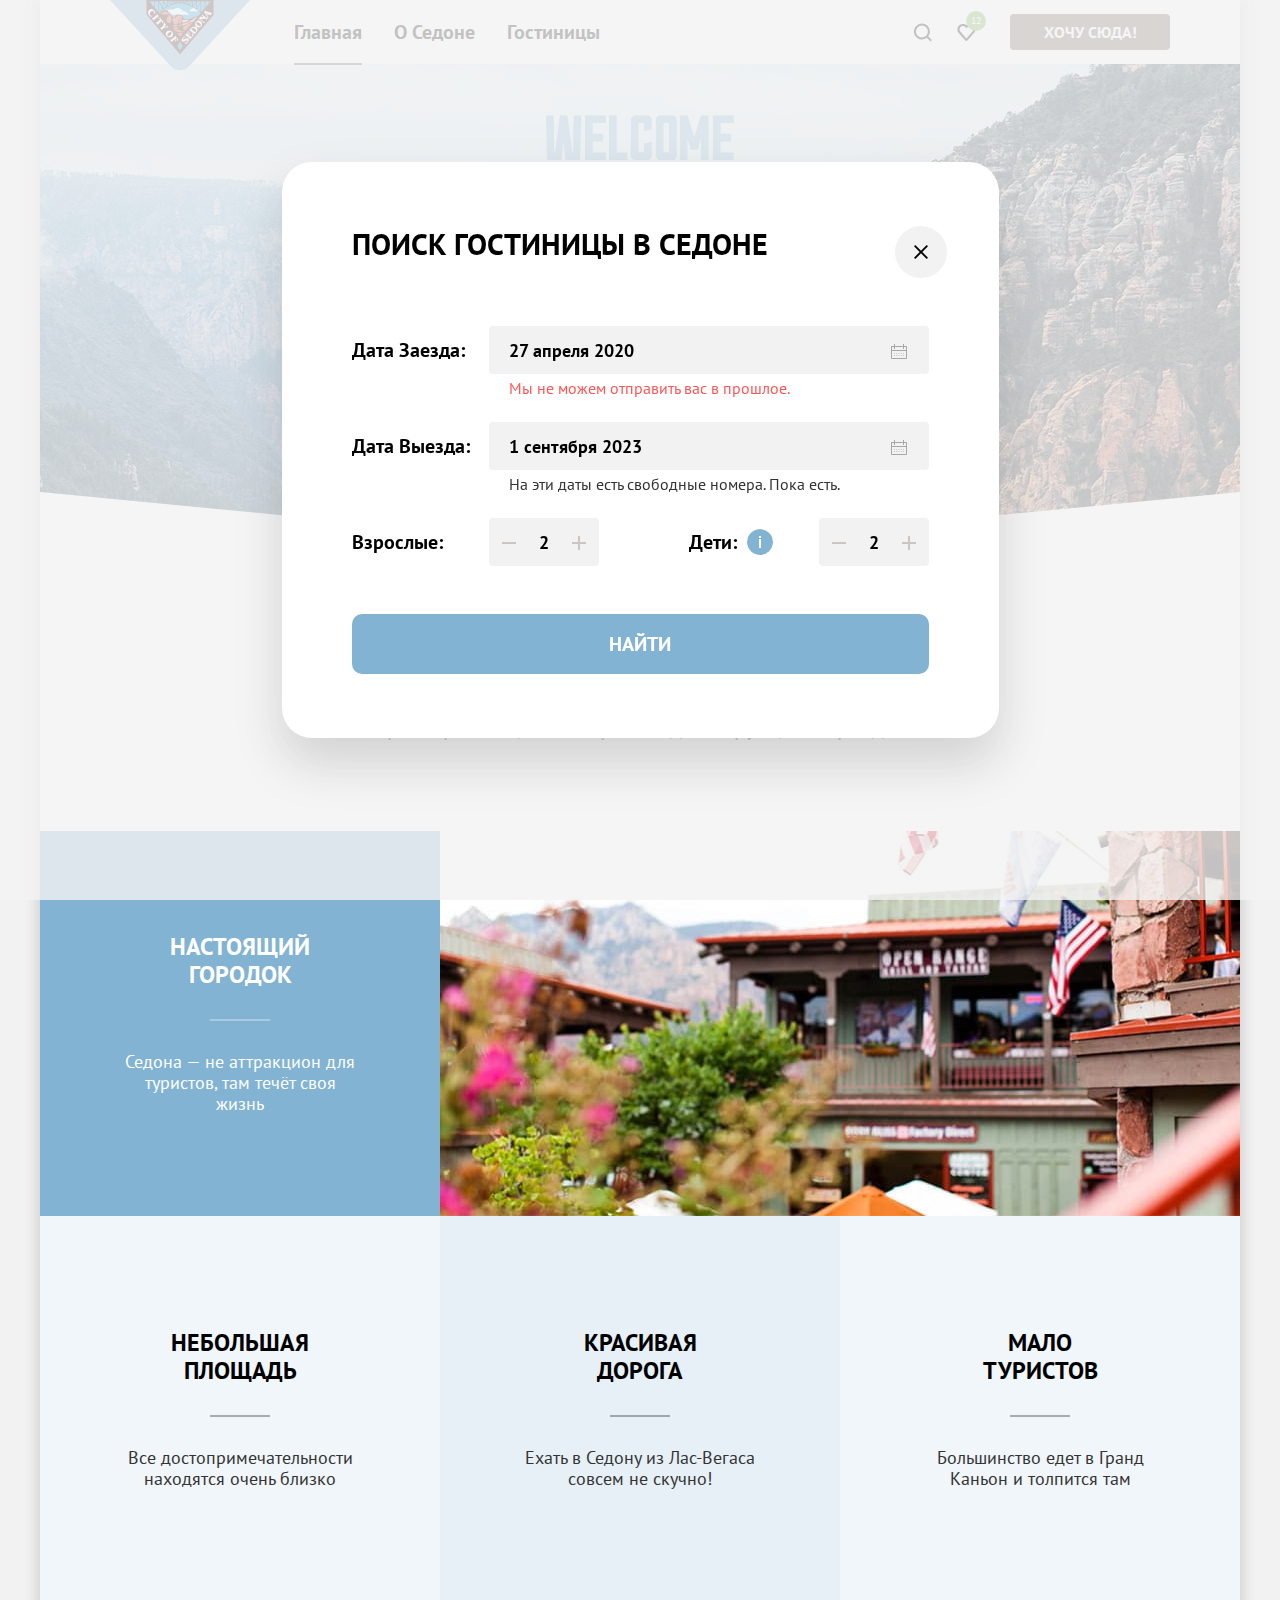
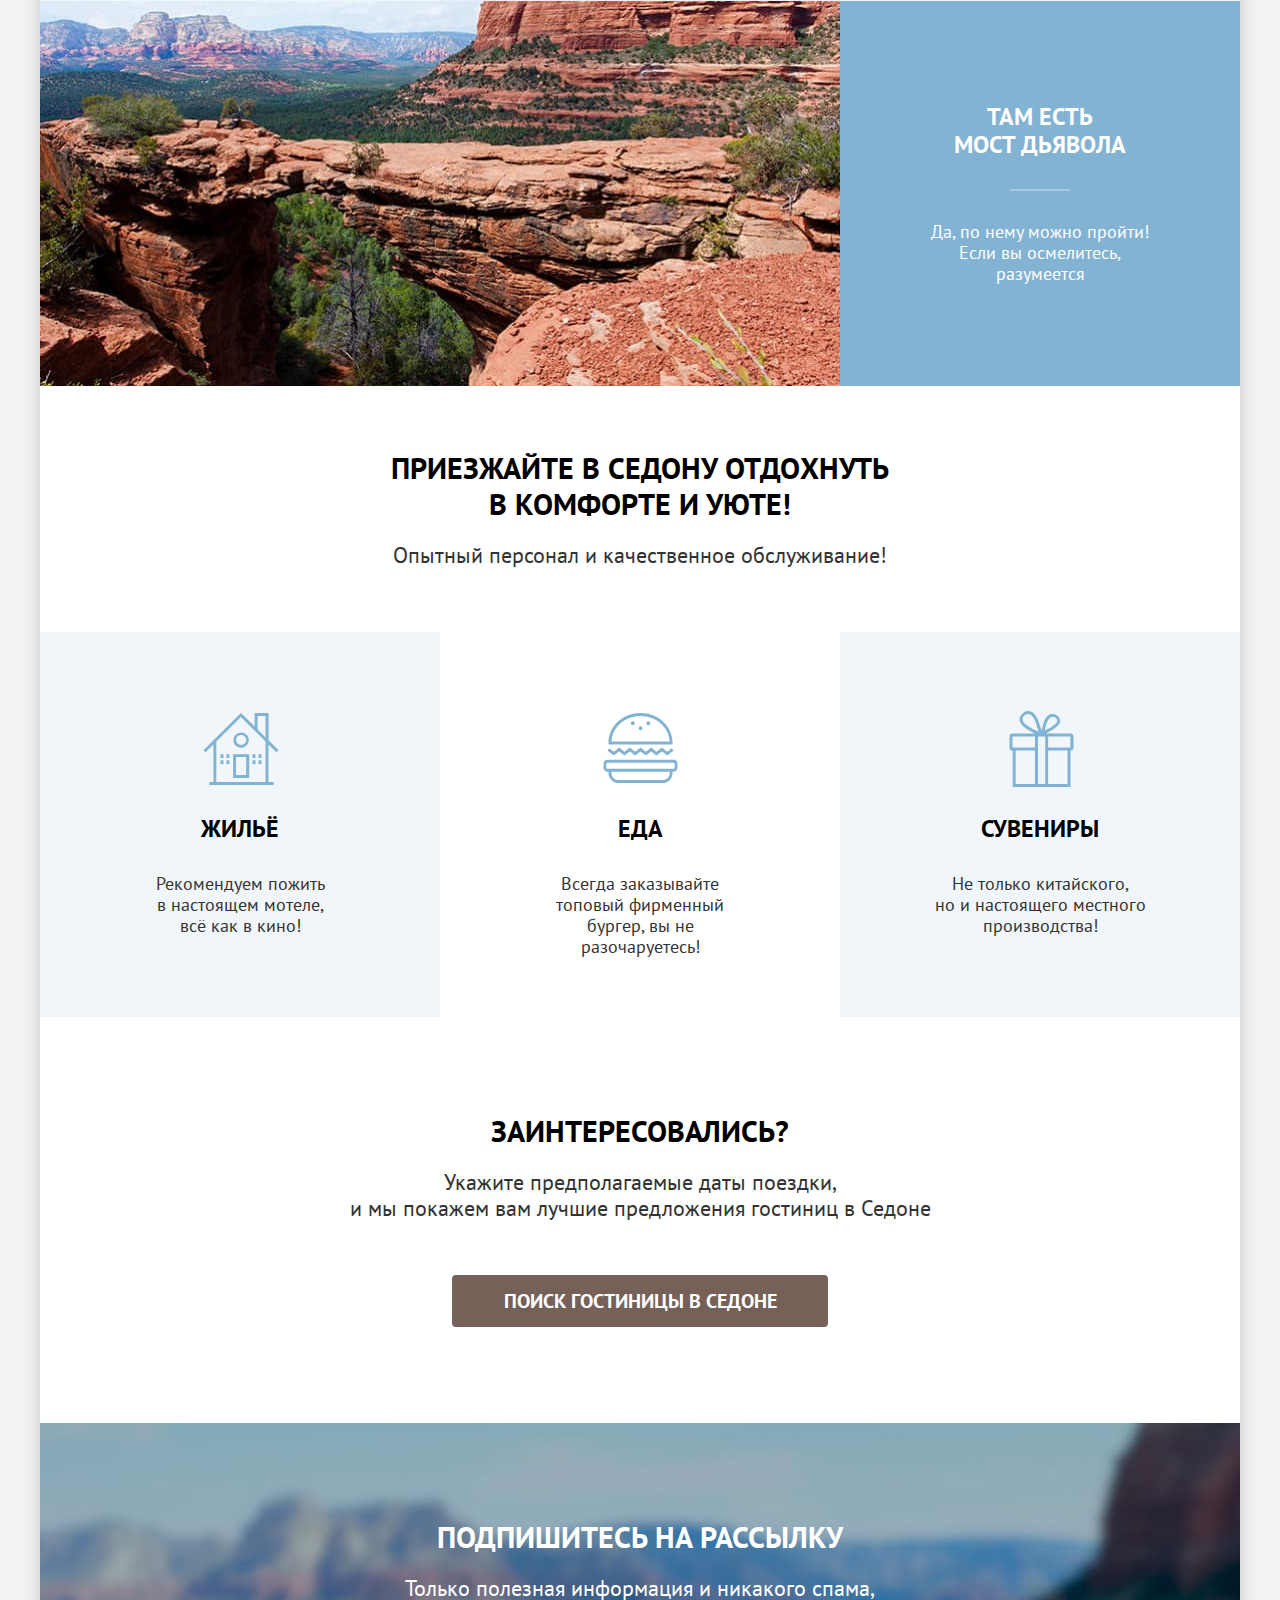
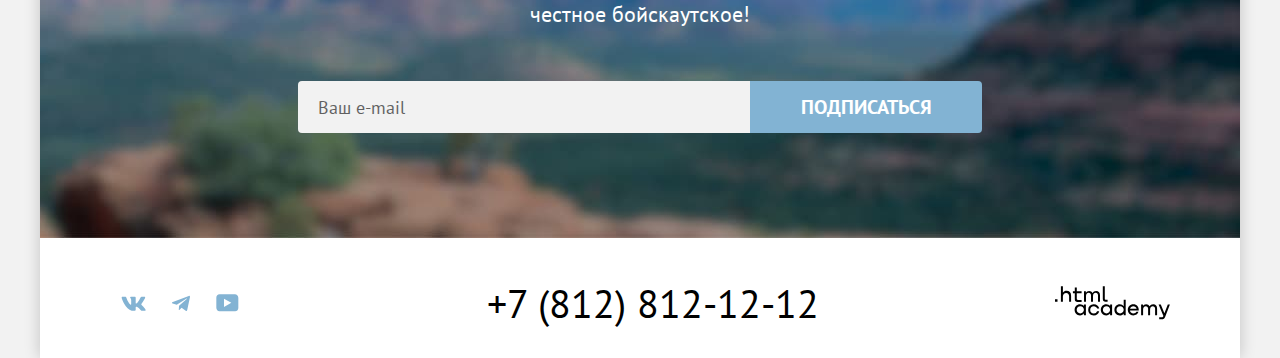
==== index.html @ 5d41721d "Merge pull request #9 from DanSkor/master" ====
<!DOCTYPE html>
<html lang="ru">

  <head>
    <meta charset="utf-8">
    <meta name="viewport" content="width=device-width, initial-scale=1">
    <title>HTML Academy: Седона</title>
    <link rel="stylesheet" href="styles/styles.css">
  </head>

  <body>
    <div class="main-container">
      <header class="page-header">
        <nav class="nav">
          <a class="logo-link" href="#">
            <img class="logo-img" src="images/logo/logo-sedona.svg" width="140" height="70" alt="Логотип Седона.">
          </a>
          <ul class="nav-list">
            <li class="nav-item nav-item-current">
              <a class="nav-link">Главная</a>
            </li>
            <li class="nav-item">
              <a class="nav-link" href="#">О Седоне</a>
            </li>
            <li class="nav-item">
              <a class="nav-link" href="catalog.html">Гостиницы</a>
            </li>
          </ul>
          <ul class="nav-user-list">
            <li class="nav-user-item">
              <a class="nav-link-search" href="#">
                <span class="visually-hidden">Поиск</span>
              </a>
            </li>
            <li class="nav-user-item">
              <a class="nav-link-favorites" href="#">
                <span class="visually-hidden">Избранное</span><span class="nav-user-number">12</span>
              </a>
            </li>
          </ul>
          <a class="button button-wanthere" href="catalog.html">ХОЧУ СЮДА!</a>
        </nav>
      </header>

      <main class="main-index">
        <section class="welcome">
          <div class="welcome-image-wrapper">
            <img class="welcome-sedona" src="images/welcome.svg" width="458" height="352"
              alt="Добро пожаловать в Седону!">
          </div>
          <h1 class="visually-hidden">Город Седона</h1>
        </section>

        <section class="advantages">
          <h2 class="welcome-title">Седона — небольшой городок в Аризоне,<br>
            заслуживающий большего!</h2>
          <p class="welcome-description">Рассмотрим причины, по которым Седона круче, чем Гранд-Каньон!</p>



          <h2 class="visually-hidden">Преимущества</h2>
          <ul class="advantages-list">
            <li class="advantages-item advantages-item-blue">
              <div class="advantages-wrapper">
                <h3 class="advantages-title">НАСТОЯЩИЙ ГОРОДОК</h3>
                <p class="advantages-description">Седона — не аттракцион для туристов, там течёт своя жизнь</p>
              </div>
              <img class="img-sedona" src="images/town-sedona.jpg" width="800" height="385" alt="Городок Седона.">
            </li>
            <li class="advantages-item advantages-item-light">
              <h3 class="advantages-title">НЕБОЛЬШАЯ ПЛОЩАДЬ</h3>
              <p class="advantages-description">Все достопримечательности находятся очень близко</p>
            </li>
            <li class="advantages-item advantages-item-lightblue">
              <h3 class="advantages-title">КРАСИВАЯ ДОРОГА</h3>
              <p class="advantages-description">Ехать в Седону из Лас-Вегаса совсем не скучно!</p>
            </li>
            <li class="advantages-item advantages-item-light">
              <h3 class="advantages-title">МАЛО ТУРИСТОВ</h3>
              <p class="advantages-description">Большинство едет в Гранд Каньон и толпится там</p>
            </li>
            <li class="advantages-item advantages-item-blue">
              <img class="img-bridge" src="images/devils-bridge.jpg" width="800" height="385" alt="Мост дьявола.">
              <div class="advantages-wrapper">
                <h3 class="advantages-title">ТАМ ЕСТЬ МОСТ&nbsp;ДЬЯВОЛА</h3>
                <p class="advantages-description">Да, по нему можно пройти! Если вы осмелитесь, разумеется</p>
              </div>
            </li>
          </ul>
        </section>

        <section class="recommendation">
          <h2 class="visually-hidden">Рекомендации</h2>
          <b class="recommendation-bold">Приезжайте в Седону отдохнуть<br> в комфорте и уюте!</b>
          <p class="recommendation-description">Опытный персонал и качественное обслуживание!</p>
          <ul class="recommendation-list">
            <li class="recommendation-item recommendation-item-lightblue recommendation-housing">
              <h3 class="recommendation-subtitle">ЖИЛЬЁ</h3>
              <p>Рекомендуем пожить в&nbsp;настоящем мотеле, всё&nbsp;как&nbsp;в кино!</p>
            </li>
            <li class="recommendation-item recommendation-food">
              <h3 class="recommendation-subtitle">ЕДА</h3>
              <p>Всегда заказывайте топовый&nbsp;фирменный бургер, вы не разочаруетесь!</p>
            </li>
            <li class="recommendation-item recommendation-item-lightblue recommendation-souvenirs">
              <h3 class="recommendation-subtitle">СУВЕНИРЫ</h3>
              <p>Не только китайского, но&nbsp;и&nbsp;настоящего местного производства!</p>
            </li>
          </ul>
        </section>

        <section class="search">
          <h3 class="search-title">ЗАИНТЕРЕСОВАЛИСЬ?</h3>
          <p class="search-description">Укажите предполагаемые даты поездки,<br> и мы покажем вам лучшие предложения
            гостиниц в Седоне</p>
          <button class="button button-search" type="button">ПОИСК ГОСТИНИЦЫ В СЕДОНЕ</button>
        </section>

        <section class="subscribe">
          <h2 class="subscribe-title">Подпишитесь на рассылку</h2>
          <p class="subscribe-description">Только полезная информация и никакого спама,<br> честное бойскаутское!</p>
          <form class="subscribe-form" action="https://echo.htmlacademy.ru/" method="post">
            <label class="visually-hidden" for="subscribe-email">E-mail</label>
            <input class="field" type="email" placeholder="Ваш e-mail" id="subscribe-email" name="subscribe-email"
              required>
            <button class="button button-subscribe" type="submit">ПОДПИСАТЬСЯ</button>
          </form>
        </section>
      </main>

      <footer class="page-footer">
        <section class="footer-social">
          <h2 class="visually-hidden">Социальные сети</h2>
          <ul class="social-list">
            <li class="social-item">
              <a class="social-link" href="https://vk.com/htmlacademy">
                <svg width="25" height="15" viewBox="0 0 25 15" fill="none" xmlns="http://www.w3.org/2000/svg">
                  <path fill-rule="evenodd" clip-rule="evenodd"
                    d="M24.12 1.8c.16-.54 0-.94-.8-.94H20.7c-.67 0-.98.34-1.15.73 0 0-1.33 3.2-3.22 5.27-.61.6-.9.8-1.23.8-.16 0-.41-.2-.41-.75v-5.1c0-.66-.19-.95-.74-.95H9.82c-.42 0-.67.3-.67.59 0 .62.95.76 1.04 2.51v3.8c0 .83-.15.98-.48.98-.9 0-3.06-3.2-4.34-6.88-.25-.72-.5-1-1.18-1H1.57c-.75 0-.9.34-.9.73 0 .68.89 4.07 4.14 8.55 2.17 3.06 5.23 4.72 8 4.72 1.68 0 1.88-.37 1.88-1v-2.32c0-.74.16-.88.7-.88.38 0 1.05.19 2.6 1.66 1.79 1.75 2.08 2.54 3.08 2.54h2.63c.75 0 1.12-.37.9-1.1-.23-.72-1.08-1.77-2.2-3.02-.62-.71-1.54-1.48-1.82-1.86-.39-.5-.28-.71 0-1.15 0 0 3.2-4.42 3.54-5.93Z"
                    fill="#83B3D3" />
                </svg>
                <span class="visually-hidden">Vkontakte</span>
              </a>
            </li>
            <li class="social-item">
              <a class="social-link" href="https://t.me/htmlacademy">
                <svg width="18" height="16" viewBox="0 0 18 16" fill="none" xmlns="http://www.w3.org/2000/svg">
                  <path
                    d="M16.79.96.84 7.1c-1.09.44-1.08 1.05-.2 1.32l4.1 1.28 9.47-5.98c.44-.27.85-.13.52.17l-7.68 6.93-.28 4.22c.41 0 .6-.2.83-.41l1.99-1.94 4.13 3.06c.77.42 1.31.2 1.5-.71l2.72-12.8c.28-1.1-.43-1.61-1.16-1.28Z"
                    fill="#83B3D3" />
                </svg>
                <span class="visually-hidden">Telegram</span>
              </a>
            </li>
            <li class="social-item">
              <a class="social-link" href="https://www.youtube.com/user/htmlacademyru">
                <svg width="23" height="18" viewBox="0 0 23 18" fill="none" xmlns="http://www.w3.org/2000/svg">
                  <path
                    d="M18.94.36H3.51C1.65.36.33 1.95.33 3.76v10.09c0 1.91 1.32 3.5 3.18 3.5h15.65c1.64 0 3.17-1.59 3.17-3.4V3.76c-.22-1.8-1.53-3.4-3.39-3.4ZM7.99 12.89V4.82l7.34 4.04-7.34 4.03Z"
                    fill="#83B3D3" />
                </svg>
                <span class="visually-hidden">Youtube</span>
              </a>
            </li>
          </ul>
        </section>
        <section class="footer-contacts">
          <h2 class="visually-hidden">Контакты</h2>
          <a class="contacts-tel" href="tel:+78128121212">
            +7 (812) 812-12-12
          </a>
        </section>
        <section class="copyright">
          <h2 class="visually-hidden">html academy</h2>
          <a class="logo-htmlacademy" href="https://htmlacademy.ru/">
            <svg aria-hidden="true" focusable="false" width="115" height="34" viewBox="0 0 115 34" fill="none"
              xmlns="http://www.w3.org/2000/svg">
              <path fill="#000"
                d="M0 13.26v2.6h2.5v-2.6H0ZM11.6 4.86c-1.6 0-2.8.7-3.6 1.7h-.1V.36h-2v15.5h2v-5.3c0-2.1 1.3-3.6 3.3-3.6 1.8 0 2.9 1.4 2.9 3.2v5.7h2v-6.1c.1-3-1.8-4.9-4.5-4.9ZM26.6 5.16h-4.8v-3.7h-2v3.8h-1.9v2h1.9v6c0 1.7 1 2.7 2.7 2.7h4.1v-2h-3.7c-.7 0-1.1-.4-1.1-1.1v-5.7h4.8v-2ZM41.1 4.96c-1.6 0-2.9.8-3.5 2.1h-.1c-.6-1.2-1.8-2.1-3.4-2.1-1.4 0-2.5.8-3.1 1.8h-.1v-1.6H29v10.6h2v-5.4c0-2 1-3.5 2.6-3.5 1.5 0 2.4 1 2.4 2.6v6.3h2v-5.6c0-2.4 1.4-3.3 2.6-3.3 1.5 0 2.4 1 2.4 2.6v6.3h2v-6.5c.1-2.5-1.4-4.3-3.9-4.3ZM47.8 13.06c0 1.7 1 2.7 2.8 2.7h2v-2h-1.7c-.7 0-1.1-.4-1.1-1.1V.36h-2v12.7ZM28.9 20.06c-.9-1.1-2.2-1.8-3.9-1.8-3.1 0-5.4 2.3-5.4 5.6s2.3 5.6 5.4 5.6c1.8 0 3-.8 3.8-1.9h.1v1.6h2v-10.6h-2v1.5Zm-3.6 7.4c-2.2 0-3.6-1.6-3.6-3.6s1.4-3.6 3.6-3.6 3.6 1.6 3.6 3.6c0 1.9-1.4 3.6-3.6 3.6ZM44.2 22.36c-.5-2.4-2.6-4.1-5.4-4.1a5.4 5.4 0 0 0-5.6 5.6c0 3.1 2.2 5.6 5.6 5.6 2.8 0 4.9-1.8 5.4-4.2h-2.1a3.4 3.4 0 0 1-3.3 2.3c-2.2 0-3.6-1.6-3.6-3.6s1.4-3.6 3.6-3.6c1.6 0 2.8 1 3.3 2.2h2.1v-.2ZM55.1 20.06c-.9-1.1-2.2-1.8-3.9-1.8-3.1 0-5.4 2.3-5.4 5.6s2.3 5.6 5.4 5.6c1.8 0 3-.8 3.8-1.9h.1v1.6h2v-10.6h-2v1.5Zm-3.6 7.4c-2.2 0-3.6-1.6-3.6-3.6s1.4-3.6 3.6-3.6 3.6 1.6 3.6 3.6c0 1.9-1.5 3.6-3.6 3.6ZM68.7 20.16c-.9-1.1-2.2-1.9-3.9-1.9-3.1 0-5.4 2.3-5.4 5.6s2.2 5.6 5.4 5.6c1.7 0 3-.8 3.8-1.8h.1v1.5h2v-15.4h-2v6.4Zm-3.6 7.3c-2.2 0-3.6-1.6-3.6-3.6s1.4-3.6 3.6-3.6 3.6 1.6 3.6 3.6c-.1 2-1.5 3.6-3.6 3.6ZM78.3 18.26c-3.3 0-5.5 2.5-5.5 5.6 0 3 2.1 5.6 5.5 5.6 2.5 0 4.5-1.3 5.2-3.6h-2.1c-.5 1-1.6 1.6-3 1.6-1.9 0-3.3-1.3-3.4-2.9h8.8c.2-3.6-2-6.3-5.5-6.3Zm0 1.9c1.7 0 3 1 3.3 2.6h-6.5c.3-1.5 1.5-2.6 3.2-2.6ZM98.2 18.26c-1.6 0-2.9.8-3.6 2h-.1c-.6-1.2-1.8-2-3.4-2-1.4 0-2.5.7-3.1 1.8v-1.5h-1.9v10.6h2v-5.4c0-2 1-3.4 2.6-3.5 1.5 0 2.4 1 2.4 2.6v6.3h2v-5.6c0-2.4 1.4-3.3 2.6-3.3 1.5 0 2.4 1 2.4 2.6v6.3h2v-6.5c.1-2.6-1.4-4.4-3.9-4.4ZM109.4 27.36l-3.6-8.9h-2.2l4.8 11.6c-.3.9-.7 1.2-1.7 1.2h-2.5v2h2.5c1.8 0 2.8-.8 3.5-2.6l4.7-12.2h-2.1l-3.4 8.9Z" />
            </svg>
          </a>
        </section>
      </footer>
    </div>

    <div class="modal-container">
      <div class="modal modal-search">
        <button class="modal-close-button" type="button">
          <span class="visually-hidden">Закрыть</span>
          <svg width="14" height="14" viewBox="0 0 14 14" fill="none" xmlns="http://www.w3.org/2000/svg">
            <path d="M14 1.3 12.7 0 7 5.7 1.3 0 0 1.3 5.7 7 0 12.7 1.3 14 7 8.3l5.7 5.7 1.3-1.3L8.3 7 14 1.3Z"
              fill="#000" />
          </svg>
        </button>
        <div class="modal-content">
          <h2 class="modal-title">Поиск гостиницы в Седоне</h2>
          <form class="search-form" action="https://echo.htmlacademy.ru/" method="get">
            <p class="field-group">
              <label class="search-label" for="arrival-date">Дата Заезда:</label>
              <input class="search-input field" type="text" id="arrival-date" name="arrival-date"
                placeholder="27 апреля 2020">
              <span class="wrong-date">Мы не можем отправить вас в прошлое.</span>
            </p>
            <p class="field-group">
              <label class="search-label" for="departure-date">Дата Выезда:</label>
              <input class="search-input field" type="text" id="departure-date" name="departure-date"
                placeholder="1 сентября 2023">
              <span class="free-date">На эти даты есть свободные номера. Пока есть.</span>
            </p>
            <div class="quantity-group">
              <p class="adults-group">
                <label class="quantity-label quantity-label-adults" for="adults">Взрослые:</label>
                <button class="adults-minus counter" type="button">
                  <span class="visually-hidden">Уменьшить</span>
                  <svg width="20" height="20" viewBox="0 0 20 20" fill="none" xmlns="http://www.w3.org/2000/svg">
                    <path d="M3 9v2h14V9H3Z" fill="#756157" fill-opacity=".3" />
                  </svg>
                </button>
                <input class="quantity-input field" type="number" id="adults" name="adults" min="0" value="2">
                <button class="adults-plus counter" type="button">
                  <span class="visually-hidden">Увеличить</span>
                  <svg width="20" height="20" viewBox="0 0 20 20" fill="none" xmlns="http://www.w3.org/2000/svg">
                    <path d="M17 9h-6V3H9v6H3v2h6v6h2v-6h6V9Z" fill="#756157" fill-opacity=".3" />
                  </svg>
                </button>
              </p>
              <p class="children-group">

                <span class="quantity-label-children">
                  <label class="quantity-label quantity-label-children" for="children">Дети:</label>
                  <span class="tooltip">
                    <button class="modal-info" type="button" aria-labelledby="tooltip-label-date">
                      <span class="visually-hidden">Дополнительная информация</span>
                    </button>
                    <span class="tooltip-text" role="tooltip" id="tooltip-label-date">
                      Укажите количество детей, которые будут с вами, возраст которых от 6 до 18 лет. Дети до 6 лет размещаются бесплатно.
                    </span>
                  </span>
                </span>

                <button class="children-minus counter" type="button">
                  <span class="visually-hidden">Уменьшить</span>
                  <svg width="20" height="20" viewBox="0 0 20 20" fill="none" xmlns="http://www.w3.org/2000/svg">
                    <path d="M3 9v2h14V9H3Z" fill="#756157" fill-opacity=".3" />
                  </svg>
                </button>
                <input class="quantity-input field" type="number" id="children" name="children" min="0" value="2">
                <button class="children-plus counter" type="button">
                  <span class="visually-hidden">Увеличить</span>
                  <svg width="20" height="20" viewBox="0 0 20 20" fill="none" xmlns="http://www.w3.org/2000/svg">
                    <path d="M17 9h-6V3H9v6H3v2h6v6h2v-6h6V9Z" fill="#756157" fill-opacity=".3" />
                  </svg>
                </button>
              </p>
            </div>
            <button class="button button-modal-search" type="submit">Найти</button>
          </form>
        </div>
      </div>
    </div>
  </body>

</html>
---- styles/styles.css ----
*,
*::before,
*::after {
  box-sizing: border-box;
}

@font-face {
  font-family: "PT Sans";
  font-weight: 400;
  font-style: normal;
  src: url("../fonts/ptsans-400.woff2") format("woff2");
  font-display: swap;
}

@font-face {
  font-family: "PT Sans";
  font-weight: 700;
  font-style: normal;
  src: url("../fonts/ptsans-700.woff2") format("woff2");
  font-display: swap;
}

html {
  height: 100%;
}

body {
  font-family: "PT Sans", "Arial", sans-serif;
  font-weight: 400;
  font-size: 18px;
  line-height: 21px;
  color: #333333;
  background-color: #F2F2F2;
  margin: 0;
}

img {
  max-width: 100%;
  height: auto;
  object-fit: cover;
}

.visually-hidden {
  position: absolute;
  width: 1px;
  height: 1px;
  margin: -1px;
  border: 0;
  padding: 0;
  white-space: nowrap;
  clip-path: inset(100%);
  clip: rect(0 0 0 0);
  overflow: hidden;
}

.main-container {
  display: flex;
  flex-direction: column;
  margin: 0 auto;
  min-height: 100vh;
  width: 1200px;
  background: #ffffff;
  box-shadow: 0 0 15px rgba(0, 0, 0, 0.2);
}

.page-header {
  background-color: #ffffff;
  color: #000000;
  width: 1200px;
  min-height: 64px;
}

.nav {
  width: 1200px;
  display: flex;
  align-items: center;
  padding-left: 238px;
  position: relative;
}

.logo-img:hover {
  opacity: 0.7;
}

.logo-link {
  text-decoration: none;
  position: absolute;
  top: 0;
  left: 70px;
}

.nav-list {
  margin: 0;
  padding: 0;
  display: flex;
  flex-wrap: wrap;
  vertical-align: top;
}

.nav-user-list {
  display: flex;
  margin: 0 20px 0 auto;
  padding: 0;
  align-items: center;
}

.nav-item,
.nav-user-item {
  list-style: none;
  display: block;
}

.nav-item {
  padding: 20px 16px;
  transition: all 0.4s ease;
}

.nav-item:hover {
  /*background-image: linear-gradient(to top, rgba(228, 241, 249, 0.8), rgba(255, 255, 255, 0.8)); */
  background-color: rgba(227, 240, 248, 0.7);
  box-shadow: 0 0 3px 0 rgba(205, 228, 242, 0.8);
  transition: all 0.3s ease;
}

.nav-item-current {
  text-decoration: underline;
  text-decoration-color: #756257;
  text-decoration-thickness: 2px;
  text-underline-offset: 20px;
  text-underline-position: under;
}

.nav-link {
  font-weight: 700;
  font-size: 20px;
  line-height: 24px;
  text-align: center;
  color: inherit;
  text-decoration: none;
}

.nav-link-search {
  display: inline-block;
  min-width: 20px;
  min-height: 64px;
  background-image: url("../images/icons-sprites.svg");
  background-repeat: no-repeat;
  background-position: -75px;
  padding: 22px 12px;
}

.nav-link-favorites {
  display: inline-block;
  min-width: 20px;
  min-height: 64px;
  background-image: url("../images/icons-sprites.svg");
  background-repeat: no-repeat;
  background-position: -100px;
  padding: 22px 12px;
  text-decoration: none;
}

/*
.nav-link-search {
  background-image: url("../images/icons/icon-search.svg");
  min-width: 44px;
  min-height: 64px;
  display: block;
}

.nav-link-favorites {
  background-image: url("../images/icons/icon-favorites.svg");
  min-width: 44px;
  min-height: 64px;
  display: block;
  text-decoration: none;
  position: relative;
}
*/
.nav-user-item {
  display: block;
  width: 44px;
  height: 64px;
  position: relative;
  text-align: center;
  transition: all 0.4s ease;
}

.nav-user-item:hover {
  background-color: rgba(227, 240, 248, 0.7);
  box-shadow: 0 0 3px 0 rgba(205, 228, 242, 0.8);
  transition: all 0.3s ease;
}

.nav-user-number {
  font-size: 10px;
  line-height: 10px;
  text-align: center;
  width: 20px;
  height: 20px;
  border-radius: 10px;
  color: #ffffff;
  background-color: #7DB54F;
  position: absolute;
  left: 20px;
  top: 11px;
  padding-top: 5px;
}

.button {
  font-family: "PT Sans", "Arial", sans-serif;
  min-width: 160px;
  background-color: #756157;
  border-radius: 4px;
  color: #ffffff;
  font-size: 16px;
  line-height: 20px;
  font-weight: 700;
  text-decoration: none;
  text-transform: uppercase;
  padding: 8px 8px;
  text-align: center;
  cursor: pointer;
}

.button:hover {
  background-color: #615048;
}

.button:focus {
  background-color: #615048;
}

.button:active {
  background-color: #756157;
  color: rgba(255, 255, 255, 0.3);
}

.button:disabled {
  background-color: #e5e5e5;
}

.button:disabled:hover,
.button:disabled:active {
  background-color: #e5e5e5;
  color: rgba(255, 255, 255, 1);
  outline: none;
  cursor: default;
}

.button-wanthere {
  margin-right: 70px;
}

.main-index {
  flex-grow: 1;
}

.welcome {
  text-align: center;
  background-color: #ffffff;
}

.welcome-image-wrapper {
  background-image: url("../images/divider.svg"),
    url("../images/index-background.jpg");
  background-repeat: no-repeat;
  background-position: center bottom, center;
  background-size: auto, cover;
  background-color: #ffffff;
  height: 485px;
  margin-bottom: 69px;
  padding: 51px 0 82px;
}

.welcome-title {
  color: #000000;
  font-weight: 700;
  font-size: 30px;
  line-height: 36px;
  text-transform: uppercase;
  margin: 0 0 25px 0;
  padding: 0 30px;
}

.welcome-description {
  font-size: 22px;
  line-height: 26px;
  color: #333333;
  margin: 0 0 90px 0;
  padding: 0 30px;
}

.advantages {
  background-color: #ffffff;
  margin-bottom: 64px;
  text-align: center;
}

.advantages-list {
  text-align: center;
  margin: 0;
  padding: 0;
  display: flex;
  flex-wrap: wrap;
}

.advantages-item {
  display: flex;
  flex-direction: column;
  justify-content: center;
  list-style: none;
  width: 400px;
  min-height: 385px;
}

.advantages-wrapper {
  display: flex;
  flex-direction: column;
  justify-content: center;
  width: 400px;
  min-height: 385px;
  padding: 70px 85px;
  background-color: #82B3D3;
}

.advantages-title {
  width: 175px;
  color: #000000;
  font-weight: 700;
  font-size: 24px;
  line-height: 28px;
  text-transform: uppercase;
  text-align: center;
  margin: 0 auto;
}

.advantages-title::after {
  content: '';
  background-color: rgba(255, 255, 255, 0.3);
  width: 60px;
  height: 2px;
  display: block;
  margin: 30px auto 0;
}

.advantages-description {
  margin: 30px 0 0;
  position: relative;
}

.advantages-item-light .advantages-title::after,
.advantages-item-lightblue .advantages-title::after {
  background-color: rgba(0, 0, 0, 0.30);
}

.advantages-item-blue {
  color: #ffffff;
  background-color: #82B3D3;
  width: 100%;
  flex-direction: row;
}

.advantages-item-blue .advantages-title {
  color: inherit;
}

.advantages-item-light {
  background: rgba(131, 179, 211, 0.12);
  padding: 70px 85px;
}

.advantages-item-lightblue {
  background: rgba(131, 179, 211, 0.2);
  padding: 70px 85px;
}

.recommendation {
  text-align: center;
  background-color: #ffffff;
}

.recommendation-bold {
  color: #000000;
  font-weight: 700;
  font-size: 30px;
  line-height: 36px;
  text-transform: uppercase;
  display: inline-block;
  margin-bottom: 20px;
  padding: 0 30px;
}

.recommendation-description {
  font-size: 22px;
  line-height: 26px;
  margin: 0 0 64px 0;
  padding: 0 30px;
}

.recommendation-list {
  margin: 0;
  padding: 0;
  display: flex;
  flex-wrap: wrap;
}

.recommendation-item {
  list-style: none;
  width: 400px;
  min-height: 385px;
  padding-top: 183px;
}

.recommendation-item-lightblue {
  background: rgba(131, 179, 211, 0.12);
}

.recommendation-housing {
  background-image: url("../images/icons/icon-house.svg");
  background-repeat: no-repeat;
  background-position: 163px 81px;
}

.recommendation-food {
  background-image: url("../images/icons/icon-food.svg");
  background-repeat: no-repeat;
  background-position: 163px 81px;
}

.recommendation-souvenirs {
  background-image: url("../images/icons/icon-present.svg");
  background-repeat: no-repeat;
  background-position: 169px 79px;
}

.recommendation-subtitle {
  color: #000000;
  font-weight: 700;
  font-size: 24px;
  line-height: 28px;
  text-transform: uppercase;
  padding: 0 30px 0;
  margin: 0 0 30px 0;
}

.recommendation-item p {
  margin: 0;
  padding: 0 85px;
}

.search {
  text-align: center;
  background-color: #ffffff;
  padding: 96px 0;
}

.search-title {
  color: #000000;
  font-weight: 700;
  font-size: 30px;
  line-height: 36px;
  margin: 0 0 20px 0;
  padding: 0 30px;
}

.search-description {
  color: #333333;
  font-size: 22px;
  line-height: 26px;
  margin: 0 0 54px 0;
  padding: 0 30px;
}

.button-search {
  font-size: 20px;
  line-height: 36px;
  min-width: 376px;
  min-height: 52px;
  border: none;
}

.subscribe {
  background-image: url("../images/subscribe-background.jpg");
  background-repeat: no-repeat;
  background-size: cover;
  background-position: center;
  background-color: #756157;
  text-align: center;
  color: #ffffff;
  min-height: 415px;
  padding: 96px 0 104px;
}

.subscribe-title {
  text-transform: uppercase;
  font-weight: 700;
  font-size: 30px;
  line-height: 36px;
  margin: 0 0 20px 0;
  padding: 0 30px;
}

.subscribe-description {
  font-size: 22px;
  line-height: 26px;
  margin: 0 0 54px 0;
  padding: 0 30px;
}

.subscribe-form {
  display: flex;
  justify-content: center;
}

.button-subscribe {
  font-size: 20px;
  line-height: 36px;
  min-width: 232px;
  min-height: 52px;
  background-color: #82b3d3;
  color: #ffffff;
  border: none;
  border-radius: 0 4px 4px 0;
}

.button-subscribe:hover,
.button-accept:hover,
.button-favorites:hover {
  background-color: #68a2ca;
}

.button-subscribe:focus,
.button-accept:focus,
.button-favorites:focus {
  background-color: #68a2ca;
}

.button-subscribe:active,
.button-accept:active,
.button-favorites:active {
  background-color: #82b3d3;
  color: rgb(255, 255, 255, 0.3);
}

.field {
  width: 452px;
  height: 52px;
  font-family: "PT Sans", "Arial", sans-serif;
  font-size: 18px;
  line-height: 24px;
  color: #000000;
  background: #F2F2F2;
  border-radius: 4px 0 0 4px;
  border: 0;
  padding: 12px 20px;
}

.field::placeholder {
  color: #000000;
  opacity: 0.6;
}

.page-footer {
  background-color: #ffffff;
  width: 1200px;
  min-height: 120px;
  display: flex;
  justify-content: space-between;
  align-items: center;
  padding: 40px 70px 30px;
}

.social-list {
  margin: 0;
  padding: 0;
  display: flex;
  align-items: center;
  flex-wrap: wrap;
}

.social-item {
  list-style: none;
  display: flex;
}

.social-link {
  width: 47px;
  height: 40px;
  display: flex;
  align-items: center;
  justify-content: center;
}

.social-link:hover path,
.social-link:focus path {
  fill: rgba(104, 162, 202, 1);
}

.social-link:active path {
  fill: rgba(104, 162, 202, 0.3);
}

.footer-contacts {
  width: 720px;
  height: 50px;
  display: flex;
  justify-content: center;
  align-items: center;
}

.contacts-tel {
  display: flex;
  align-items: center;
  justify-content: center;
  font-family: "PT Sans", "Arial", sans-serif;
  color: #000000;
  font-size: 40px;
  line-height: 40px;
  text-transform: uppercase;
  text-decoration: none;
}

.contacts-tel:hover,
.contacts-tel:focus {
  color: #756157;
}

.contacts-tel:active {
  color: rgba(117, 97, 87, 0.3);
}

.copyright {
  display: flex;
  align-items: center;
}

.logo-htmlacademy {
  display: flex;
}

.logo-htmlacademy:hover path,
.logo-htmlacademy:focus path {
  fill: rgba(117, 97, 87, 1);
}

.logo-htmlacademy:active path {
  fill: rgba(117, 97, 87, 0.3);
}

.filter-container {
  background-image: url("../images/filter-background.jpg");
  background-repeat: no-repeat;
  background-position: center top;
  background-size: cover;
  background-color: #756157;
  color: #ffffff;
  padding: 35px 70px 70px;
  min-height: 412px;
}

.catalog-title {
  color: #ffffff;
  font-weight: 700;
  font-size: 60px;
  line-height: 78px;
  margin: 0 0 8px 0;
}

.breadcrumbs-list {
  margin: 0 0 40px 0;
  padding: 0;
  display: flex;
  align-items: center;
}

.breadcrumbs-item {
  display: flex;
  flex-direction: row;
  align-items: center;
}

.breadcrumbs-item:not(:last-child)::after {
  content: '';
  display: block;
  width: 8px;
  height: 20px;
  background-image: url(../images/decorations/arrow-white.svg);
  background-repeat: no-repeat;
  background-position: 50% 50%;
  margin: 0 10px;
}

.breadcrumbs-link {
  color: inherit;
  font-size: 16px;
  line-height: 21px;
  text-decoration: none;
}

.breadcrumbs-link:hover {
  opacity: 0.6;
}

.breadcrumbs-link:active {
  opacity: 0.3;
}

.home-link {
  display: block;
  width: 13px;
  height: 15px;
  background-image: url(../images/icons-sprites.svg);
  background-repeat: no-repeat;
  background-position: -229px;
}

.catalog-filter {
  display: flex;
  justify-content: space-between;
}

.filter-wrapper {
  display: flex;
  justify-content: space-between;
  gap: 70px;
}


.catalog-filter-group {
  border: none;
  margin: 0;
  padding: 0;
}

.catalog-filter-list {
  margin: 0;
  padding: 0;
}

.catalog-filter-item {
  line-height: 23px;
  list-style: none;
  margin-bottom: 16px;
}

.catalog-filter-item:last-child {
  margin-bottom: 0;
}

.catalog-label {
  display: block;
  position: relative;
}

.catalog-label:hover {
  opacity: 0.6;
}

.catalog-input:focus + .catalog-mark {
  outline: 3px solid #83B3D3;
}

.catalog-label:active {
  opacity: 0.3;
}

.catalog-input[type="checkbox"]:checked + .catalog-mark {
  background-image: url(../images/decorations/check-mark.svg);
  background-repeat: no-repeat;
  background-position: 60% 60%;
}

.catalog-mark {
  position: absolute;
  top: 0;
  left: 0;
  width: 20px;
  height: 20px;
  background-color: #ffffff;
  border-radius: 4px;
}

.catalog-span {
  padding-left: 36px;
}

.catalog-input[type="radio"] + .catalog-mark {
  border-radius: 50%;
}

.catalog-input[type="radio"]:checked + .catalog-mark::before {
  content: '';
  width: 10px;
  height: 10px;
  border-radius: 50%;
  background-color: #3f5e72;
  position: absolute;
  top: 50%;
  left: 50%;
  transform: translate(-50%, -50%);
}

.catalog-filter-title {
  font-weight: 700;
  font-size: 20px;
  line-height: 24px;
  margin-bottom: 32px;
  padding: 0;
}

.range-wrapper-inputs {
  display: flex;
  margin-bottom: 44px;
}

.catalog-filter-label {
  position: relative;
}

.catalog-filter-label + .catalog-filter-label {
  margin-left: 2px;
}

.label-wrapper {
  line-height: 24px;
  color: rgba(0, 0, 0, 0.3);
  position: absolute;
  z-index: 1;
  right: 20px;
  top: 12px;
}

.range-input {
  width: 143px;
  height: 48px;
  background-color: #f2f2f2;
  font-family: "PT Sans", "Arial", sans-serif;
  font-weight: 700;
  font-size: 18px;
  line-height: 24px;
  color: #000000;
  padding: 12px 42px 12px 20px;
  border: 0;
  -webkit-appearance: none;
  -moz-appearance: none;
  appearance: none;
}

.range-imput:hover,
.range-input:focus-visible {
  background-color: #e6e6e6;
}

.range-input::-webkit-outer-spin-button,
.range-input::-webkit-inner-spin-button {
  -webkit-appearance: none;
  margin: 0;
}

.input-min {
  border-radius: 4px 0 0 4px;
}

.input-max {
  border-radius: 0 4px 4px 0;
}

.range-scale {
  position: relative;
  height: 4px;
  background-color: rgba(255, 255, 255, 0.3);
}

.range-bar {
  position: absolute;
  height: 4px;
  background-color: #ffffff;
}

.range-toggle {
  position: absolute;
  width: 20px;
  height: 20px;
  padding: 0;
  border: none;
  background-color: #ffffff;
  border-radius: 5px;
  cursor: pointer;
}

.range-toggle:hover,
.range-toggle:focus {
  box-shadow: 0 4px 10px 0 rgba(0, 0, 0, 0.25);
}

.range-toggle:active {
  outline: 2px solid rgb(131, 179, 211);
  box-shadow: 0 7px 15px 0 rgba(0, 0, 0, 0.4);
}

.toggle-min {
  top: -8px;
}

.toggle-max {
  top: -8px;
  left: 206px;
}

.catalog-filter-buttons {
  display: flex;
  flex-direction: column;
  margin-top: 56px;
}

.button-accept {
  min-width: 191px;
  height: 36px;
  background-color: #82B3D3;
  color: #ffffff;
  border: none;
  margin-bottom: 32px;
}

.button-accept:hover {
  background-color: #68A2CA;
}

.button-reset {
  min-width: 191px;
  height: 36px;
  background-color: transparent;
  border-radius: 0;
  color: #ffffff;
  border: none;
}

.button-reset:hover {
  background-color: transparent;
  opacity: 0.6;
}

.button-reset:focus {
  background-color: transparent;
  outline: 3px solid #83b3d3;
  ;
  border-radius: 4px;
}

.button-reset:active {
  color: rgba(255, 255, 255, 0.3);
  outline: none;
}

.filter-cards-wrapper {
  padding: 50px 70px 60px;
}

.filter-results {
  height: 49px;
  color: #000000;
  background-color: #ffffff;
  display: flex;
  align-items: center;
  margin-bottom: 40px;
}

.select-control {
  width: 292px;
  height: 49px;
  font-family: "PT Sans", "Arial", sans-serif;
  font-size: 18px;
  line-height: 21px;
  color: #333333;
  border: 2px solid #e5e5e5;
  border-radius: 4px;
  padding-left: 20px;
  margin-left: auto;
  margin-right: 70px;
  -webkit-appearance: none;
  -moz-appearance: none;
  appearance: none;
  background-image: url(../images/decorations/arrow-black.svg);
  background-repeat: no-repeat;
  background-position: right 20px center;
}

.select-control:hover,
.select-control:focus {
  border-color: #68A2CA;
}

.select-control:disabled {
  border: 2px solid #e5e5e5;
  opacity: 0.3;
}

.filter-results-title,
.filter-results-quantity {
  font-weight: 700;
  font-size: 30px;
  line-height: 36px;
  text-transform: uppercase;
  margin: 0;
}

.card-toggle-list {
  margin: 0;
  padding: 0;
  display: flex;
  gap: 8px;
}

.card-toggle-item {
  list-style: none;
}

.card-grid-toggle {
  display: block;
  width: 48px;
  height: 48px;
  border: 2px solid #e5e5e5;
  border-radius: 4px;
}

.card-grid-toggle:hover {
  border: 2px solid #000000;
}

.card-grid-toggle:focus {
  border: 2px solid #68a2ca;
  outline: none;
}

.card-grid-toggle:active {
  border: 2px solid #000000;
}

.card-toggle-item:nth-of-type(1) {
  background-image: url(../images/decorations/view-1.svg);
  background-repeat: no-repeat;
  background-position: center center;
}

.card-grid-toggle-current {
  border: 2px solid #000000;
}

.card-toggle-item:nth-of-type(2) {
  background-image: url(../images/decorations/view-2.svg);
  background-repeat: no-repeat;
  background-position: center center;
}

.card-toggle-item:nth-of-type(3) {
  background-image: url(../images/decorations/view-3.svg);
  background-repeat: no-repeat;
  background-position: center center;
}

.hotel-cards {
  background-color: #ffffff;
}

.hotel-cards::after {
  content: '';
  display: block;
  margin: 40px 0;
  width: 1060px;
  height: 1px;
  background: #e6e6e6;
}

.hotel-cards-list {
  margin: 0;
  padding: 0;
  display: grid;
  grid-template-columns: repeat(3, 1fr);
  gap: 20px;
}

.hotel-card {
  list-style: none;
  width: 340px;
  min-height: 438px;
  outline: 1px solid #E6E6E6;
  border-radius: 4px;
  padding: 20px;
  display: grid;
  grid-template-columns: repeat(2, 140px);
  grid-template-rows: 212px 1fr;
  gap: 16px 20px;
  align-items: start;
}

.hotel-card-link {
  text-decoration: none;
  display: block;
  grid-column: 1/-1;
  max-width: max-content;
}

.hotel-card-link:nth-of-type(2) {
  grid-column: 1/-1;
  grid-row: 2/3;
}

.hotel-card-img {
  display: block;
}

.hotel-card-title {
  font-weight: 700;
  font-size: 24px;
  line-height: 28px;
  color: #000000;
  padding: 0;
  margin: 0;
}

.product-card-status {
  margin: 0;
  width: 140px;
}

/*
.product-card-info {
  display: grid;
  grid-template-columns: 140px 140px;
  gap: 16px 20px;
}
*/

.product-card-price {
  margin: 0 0 0 auto;
}

.button-about {
  min-width: 140px;
  padding: 8px 18px;
  display: inline-block;
}

.button-favorites {
  background-color: #82b3d3;
  min-width: 140px;
  border: none;
  padding: 8px 18px;
  display: inline-block;
}

.button-favorites:hover {
  background-color: #68a2ca;
}

.button-favorites-current {
  background-color: #7db54f;
  min-width: 140px;
  border: none;
  padding: 8px 18px;
  display: inline-block;
}

.button-favorites-current:hover {
  background-color: #6c9e42;
}

.button-favorites-current:focus {
  background-color: #6c9e42;
}

.product-card-stars {
  background-image: url(../images/decorations/star.svg);
  background-repeat: space;
  width: 18px;
  height: 17px;
  margin: 0;
  background-position: 0 50%;
  align-self: center;
}

.stars-2 {
  width: 43px;
}

.stars-3 {
  width: 63px;
}

.stars-4 {
  width: 88px;
}

.stars-5 {
  width: 112px;
}

.product-card-rating {
  font-size: 16px;
  line-height: 20px;
  text-align: center;
  text-transform: uppercase;
  color: #333333;
  background: #F2F2F2;
  border-radius: 4px;
  min-width: 140px;
  height: 37px;
  display: block;
  padding: 9px 15px;
}

.pagination-container {
  background-color: #ffffff;
}

.pagination-list {
  margin: 0;
  padding: 0;
  display: flex;
  gap: 8px;
}

.pagination-item {
  list-style: none;
}

.pagination-link {
  width: 60px;
  height: 60px;
  color: #ffffff;
  background-color: #82B3D3;
  border-radius: 4px;
  text-decoration: none;
  display: flex;
  font-weight: 700;
  font-size: 20px;
  line-height: 36px;
  align-items: center;
  justify-content: center;
}

.pagination-link:hover {
  background-color: #68A2CA;
}

.pagination-link:focus {
  background-color: #68A2CA;
}

.pagination-link:active {
  color: rgba(255, 255, 255, 0.3);
}

.pagination-current {
  background-color: #f2f2f2;
  color: #000000;
}

.pagination-current:hover {
  background-color: #f2f2f2;
}

.pagination-current:active {
  color: #000000;
  background-color: #f2f2f2;
}

.pagination-dots {
  background-color: transparent;
  color: #000000;
  font-size: 22px;
  line-height: 26px;
  ;
}

.pagination-dots:hover {
  background-color: transparent;
}

.pagination-dots:focus {
  background-color: transparent;
  border-radius: 4px;
}

.pagination-dots:active {
  background-color: transparent;
  color: #000000;
  ;
}

.subscribe-white {
  color: #000000;
  background-color: #ffffff;
  background-image: none;
}

.subscribe-white .subscribe-description {
  color: #333333;
}

.modal-container {
  position: fixed;
  top: 0;
  left: 0;
  display: flex;
  width: 100%;
  height: 100%;
  background-color: rgba(242, 242, 242, 0.8);
}

.modal-closed {
  display: none;
}

.modal {
  position: relative;
  margin: auto;
  padding: 64px 70px;
  border-radius: 30px;
  background: #ffffff;
  box-shadow: 0 25px 50px 0 rgba(0, 0, 0, 0.15);
}

.modal-search {
  width: 717px;
}

.modal-close-button {
  position: absolute;
  top: 64px;
  right: 52px;
  width: 52px;
  height: 52px;
  border: none;
  border-radius: 50%;
  background-color: #f2f2f2;
  cursor: pointer;
  display: flex;
  align-items: center;
  justify-content: center;
}

.modal-close-button:hover {
  background-color: #e6e6e6;
}

.modal-close-button:focus {
  outline: 3px solid #83b3d3;
  background-color: #e6e6e6;
}

.modal-close-button:active {
  background-color: #e6e6e6;
  outline: none;
  opacity: 0.3;
}

.modal-title {
  margin: 0 0 64px 0;
  color: #000000;
  font-size: 30px;
  ;
  font-weight: 700;
  line-height: 36px;
  text-transform: uppercase;
}

.field-group {
  margin: 0;
  display: flex;
  flex-wrap: wrap;
  align-items: baseline;
}

.search-label {
  width: calc(100% - 440px);
}

.search-input {
  width: 440px;
  height: 48px;
  padding-right: 40px;
  font-weight: 700;
  margin-bottom: 4px;
  border-radius: 4px;
  background-image: url(../images/decorations/modal-calendar.svg);
  background-repeat: no-repeat;
  background-position: top 16px right 20px;
}

.search-input::placeholder {
  opacity: 1;
}

.search-input:hover {
  background-color: #e6e6e6;
  color: rgba(0, 0, 0, 0.6);
}

.search-input:focus {
border-radius: 4px;
outline: 3px solid #83b3d3;
background-color: #e6e6e6;
}

.search-input:disabled {
  opacity: 0.6;
}

.search-input:disabled:hover {
  background-color: #f2f2f2;
}

.search-label,
.quantity-label {
  color: #000;
  font-size: 20px;
  font-weight: 700;
  line-height: 24px;
}

.wrong-date,
.free-date {
  color: #FF5757;
  font-size: 16px;
  margin: 0 0 23px 157px;
}

.free-date {
  color: #333333;
}

.quantity-group {
  display: flex;
  justify-content: space-between;
  margin-bottom: 48px;
}

.adults-group,
.children-group {
  margin: 0;
  display: flex;
  align-items: center;
  position: relative;
}

.quantity-input {
  width: 110px;
  height: 48px;
  color: #000000;
  text-align: center;
  font-size: 18px;
  font-weight: 700;
  line-height: 20px;
  border-radius: 4px;
}

.quantity-input:focus {
  outline: 3px solid #83b3d3;
  background-color: #e6e6e6;
}

.quantity-input::-webkit-outer-spin-button,
.quantity-input::-webkit-inner-spin-button {
  -webkit-appearance: none;
}

.quantity-label-adults {
  margin-right: 46px;
}

.quantity-label-children {
  position: relative;
  display: flex;
  gap: 10px;
  align-items: center;
}

.counter {
  position: absolute;
  width: 20px;
  height: 20px;
  border: none;
  cursor: pointer;
  background-color: transparent;
  display: grid;
  justify-content: center;
}

.counter:hover path,
.counter:focus path {
  fill: rgb(0, 0, 0);
  fill-opacity: 1;
}

.counter:focus {
  outline: 3px solid #82b3d3;
  border-radius: 4px;
}

.counter:active {
  outline: none;
}

.counter:active path {
  fill: rgb(204, 204, 204);
}

.counter:disabled:hover path {
  fill: rgba(117, 97, 87, 0.3);
}

.adults-minus,
.children-minus {
  right: 80px;
  /*background-image: url(../images/decorations/minus.svg);
  background-repeat: no-repeat;
  background-position: center; */
}

.adults-plus,
.children-plus {
  right: 10px;
  /* background-image: url(../images/decorations/plus.svg);
  background-repeat: no-repeat;
  background-position: center; */
}

.modal-info {
  width: 26px;
  height: 26px;
  border-radius: 50%;
  background-image: url(../images/decorations/modal-info.svg);
  background-repeat: no-repeat;
  background-position: center;
  border: none;
  margin-right: 46px;
  vertical-align: top;
}

.modal-info:hover {
  opacity: 0.7;
}

.tooltip {

}

.tooltip-text {
  color: #ffffff;
  border-radius: 10px;
  background-color: #333333;
  box-shadow: 0 15px 30px 0 rgba(0, 0, 0, 0.3);
  font-size: 16px;
  font-weight: 400;
  line-height: 20px;
  display: none;
  width: 256px;
  padding: 21px 18px 22px 22px;
  position: absolute;
  margin-top: 16px;
  left: 50%;
  transform: translateX(-50%);
  z-index: 1;
}

.tooltip-text::before {
  content: '';
  width: 19px;
  height: 9px;
  position: absolute;
  background-image: url("../images/decorations/modal-triangle.svg");
  background-repeat: no-repeat;
  background-position: center;
  bottom: 100%;
  left: 0;
  right: 0;
  margin-left: auto;
  margin-right: auto;
}

.modal-info:hover+.tooltip-text,
.modal-info:focus+.tooltip-text {
  display: block;
}


.button-modal-search {
  border: none;
  width: 100%;
  min-height: 60px;
  font-size: 20px;
  font-weight: 700;
  line-height: 24px;
  background-color: #83b3d3;
  border-radius: 10px;
}

.button-modal-search:hover,
.button-modal-search:focus {
  background-color: #68a2ca;
}

.button-modal-search:active {
  color: rgba(255, 255, 255, 0.3);
}
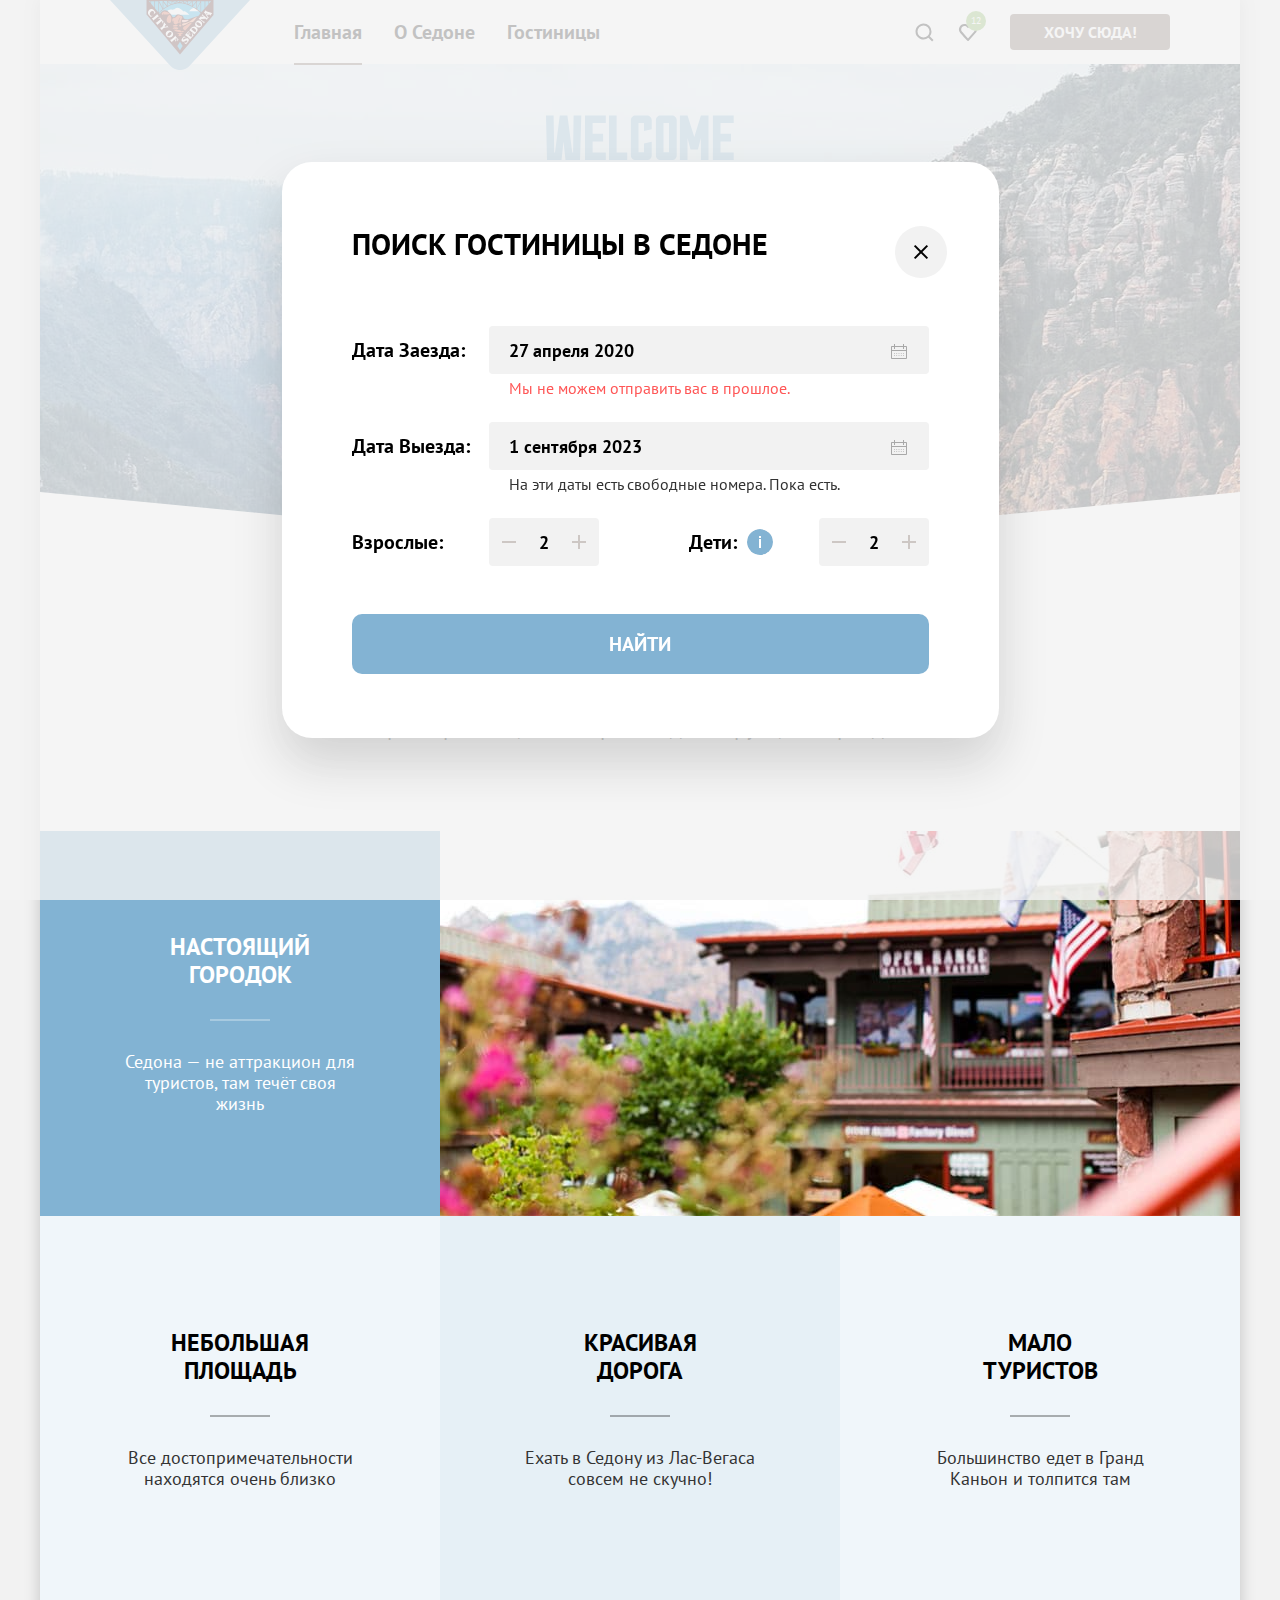
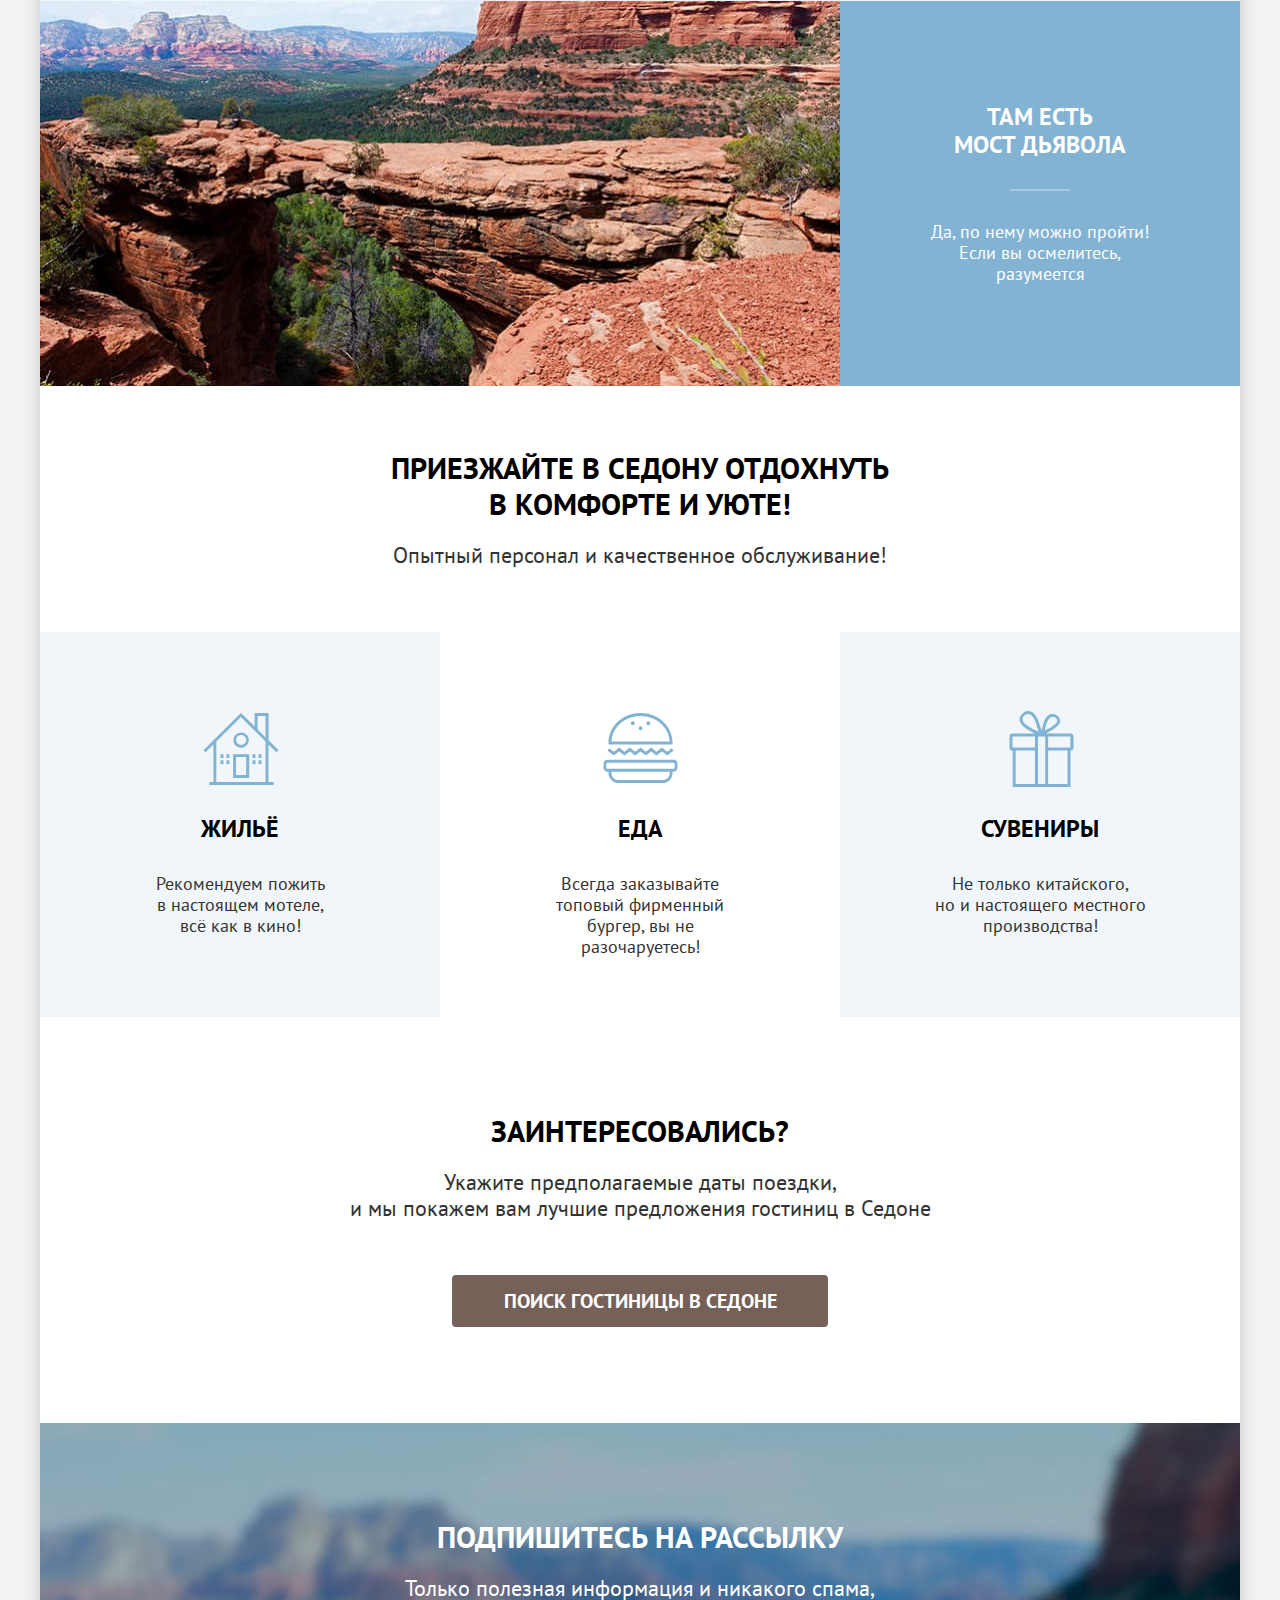
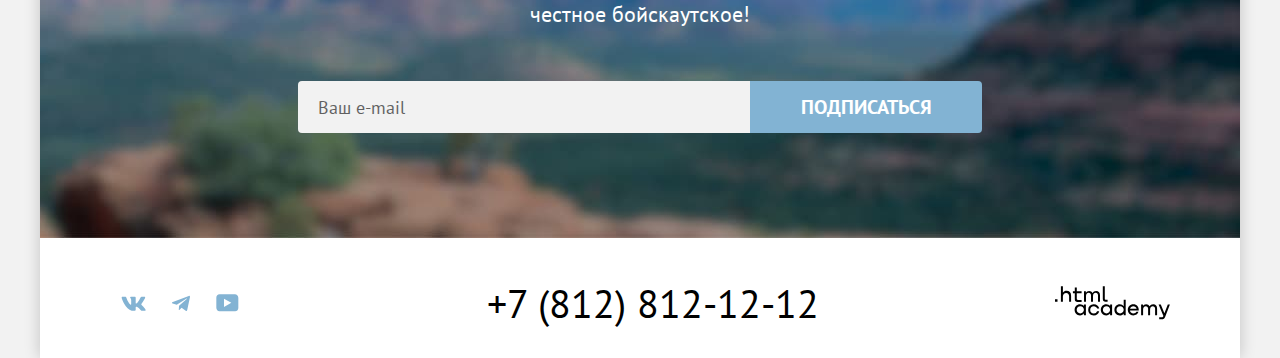
==== commit 738674a9: "Дорабатывает модальное окно + фавикон" ====
--- a/index.html
+++ b/index.html
@@ -4,6 +4,25 @@
   <head>
     <meta charset="utf-8">
     <meta name="viewport" content="width=device-width, initial-scale=1">
+
+    <link rel="apple-touch-icon" sizes="57x57" href="favicons/apple-icon-57x57.png">
+    <link rel="apple-touch-icon" sizes="60x60" href="favicons/apple-icon-60x60.png">
+    <link rel="apple-touch-icon" sizes="72x72" href="favicons/apple-icon-72x72.png">
+    <link rel="apple-touch-icon" sizes="76x76" href="favicons/apple-icon-76x76.png">
+    <link rel="apple-touch-icon" sizes="114x114" href="favicons/apple-icon-114x114.png">
+    <link rel="apple-touch-icon" sizes="120x120" href="favicons/apple-icon-120x120.png">
+    <link rel="apple-touch-icon" sizes="144x144" href="favicons/apple-icon-144x144.png">
+    <link rel="apple-touch-icon" sizes="152x152" href="favicons/apple-icon-152x152.png">
+    <link rel="apple-touch-icon" sizes="180x180" href="favicons/apple-icon-180x180.png">
+    <link rel="icon" type="image/png" sizes="192x192"  href="favicons/android-icon-192x192.png">
+    <link rel="icon" type="image/png" sizes="32x32" href="favicons/favicon-32x32.png">
+    <link rel="icon" type="image/png" sizes="96x96" href="favicons/favicon-96x96.png">
+    <link rel="icon" type="image/png" sizes="16x16" href="favicons/favicon-16x16.png">
+    <link rel="manifest" href="favicons/manifest.json">
+    <meta name="msapplication-TileColor" content="#ffffff">
+    <meta name="msapplication-TileImage" content="/ms-icon-144x144.png">
+    <meta name="theme-color" content="#ffffff">
+
     <title>HTML Academy: Седона</title>
     <link rel="stylesheet" href="styles/styles.css">
   </head>
@@ -187,10 +206,6 @@
       <div class="modal modal-search">
         <button class="modal-close-button" type="button">
           <span class="visually-hidden">Закрыть</span>
-          <svg width="14" height="14" viewBox="0 0 14 14" fill="none" xmlns="http://www.w3.org/2000/svg">
-            <path d="M14 1.3 12.7 0 7 5.7 1.3 0 0 1.3 5.7 7 0 12.7 1.3 14 7 8.3l5.7 5.7 1.3-1.3L8.3 7 14 1.3Z"
-              fill="#000" />
-          </svg>
         </button>
         <div class="modal-content">
           <h2 class="modal-title">Поиск гостиницы в Седоне</h2>
@@ -210,18 +225,12 @@
             <div class="quantity-group">
               <p class="adults-group">
                 <label class="quantity-label quantity-label-adults" for="adults">Взрослые:</label>
-                <button class="adults-minus counter" type="button">
+                <button class="button-minus counter" type="button">
                   <span class="visually-hidden">Уменьшить</span>
-                  <svg width="20" height="20" viewBox="0 0 20 20" fill="none" xmlns="http://www.w3.org/2000/svg">
-                    <path d="M3 9v2h14V9H3Z" fill="#756157" fill-opacity=".3" />
-                  </svg>
                 </button>
                 <input class="quantity-input field" type="number" id="adults" name="adults" min="0" value="2">
-                <button class="adults-plus counter" type="button">
+                <button class="button-plus counter" type="button">
                   <span class="visually-hidden">Увеличить</span>
-                  <svg width="20" height="20" viewBox="0 0 20 20" fill="none" xmlns="http://www.w3.org/2000/svg">
-                    <path d="M17 9h-6V3H9v6H3v2h6v6h2v-6h6V9Z" fill="#756157" fill-opacity=".3" />
-                  </svg>
                 </button>
               </p>
               <p class="children-group">
@@ -232,24 +241,16 @@
                     <button class="modal-info" type="button" aria-labelledby="tooltip-label-date">
                       <span class="visually-hidden">Дополнительная информация</span>
                     </button>
-                    <span class="tooltip-text" role="tooltip" id="tooltip-label-date">
-                      Укажите количество детей, которые будут с вами, возраст которых от 6 до 18 лет. Дети до 6 лет размещаются бесплатно.
-                    </span>
+                    <span class="tooltip-text" role="tooltip" id="tooltip-label-date">Укажите количество детей, которые будут с вами, возраст которых от 6 до 18 лет. Дети до 6 лет размещаются бесплатно.</span>
                   </span>
                 </span>
 
-                <button class="children-minus counter" type="button">
+                <button class="button-minus counter" type="button">
                   <span class="visually-hidden">Уменьшить</span>
-                  <svg width="20" height="20" viewBox="0 0 20 20" fill="none" xmlns="http://www.w3.org/2000/svg">
-                    <path d="M3 9v2h14V9H3Z" fill="#756157" fill-opacity=".3" />
-                  </svg>
                 </button>
                 <input class="quantity-input field" type="number" id="children" name="children" min="0" value="2">
-                <button class="children-plus counter" type="button">
+                <button class="button-plus counter" type="button">
                   <span class="visually-hidden">Увеличить</span>
-                  <svg width="20" height="20" viewBox="0 0 20 20" fill="none" xmlns="http://www.w3.org/2000/svg">
-                    <path d="M17 9h-6V3H9v6H3v2h6v6h2v-6h6V9Z" fill="#756157" fill-opacity=".3" />
-                  </svg>
                 </button>
               </p>
             </div>
--- a/styles/styles.css
+++ b/styles/styles.css
@@ -25,13 +25,14 @@
 }
 
 body {
+  min-width: 1200px;
+  margin: 0;
   font-family: "PT Sans", "Arial", sans-serif;
   font-weight: 400;
   font-size: 18px;
   line-height: 21px;
   color: #333333;
-  background-color: #F2F2F2;
-  margin: 0;
+  background-color: #f2f2f2;
 }
 
 img {
@@ -71,11 +72,11 @@
 }
 
 .nav {
+  position: relative;
   width: 1200px;
   display: flex;
   align-items: center;
   padding-left: 238px;
-  position: relative;
 }
 
 .logo-img:hover {
@@ -83,8 +84,8 @@
 }
 
 .logo-link {
+  position: absolute;
   text-decoration: none;
-  position: absolute;
   top: 0;
   left: 70px;
 }
@@ -116,7 +117,6 @@
 }
 
 .nav-item:hover {
-  /*background-image: linear-gradient(to top, rgba(228, 241, 249, 0.8), rgba(255, 255, 255, 0.8)); */
   background-color: rgba(227, 240, 248, 0.7);
   box-shadow: 0 0 3px 0 rgba(205, 228, 242, 0.8);
   transition: all 0.3s ease;
@@ -140,28 +140,6 @@
 }
 
 .nav-link-search {
-  display: inline-block;
-  min-width: 20px;
-  min-height: 64px;
-  background-image: url("../images/icons-sprites.svg");
-  background-repeat: no-repeat;
-  background-position: -75px;
-  padding: 22px 12px;
-}
-
-.nav-link-favorites {
-  display: inline-block;
-  min-width: 20px;
-  min-height: 64px;
-  background-image: url("../images/icons-sprites.svg");
-  background-repeat: no-repeat;
-  background-position: -100px;
-  padding: 22px 12px;
-  text-decoration: none;
-}
-
-/*
-.nav-link-search {
   background-image: url("../images/icons/icon-search.svg");
   min-width: 44px;
   min-height: 64px;
@@ -169,19 +147,19 @@
 }
 
 .nav-link-favorites {
+  position: relative;
   background-image: url("../images/icons/icon-favorites.svg");
   min-width: 44px;
   min-height: 64px;
   display: block;
   text-decoration: none;
+}
+
+.nav-user-item {
   position: relative;
-}
-*/
-.nav-user-item {
   display: block;
   width: 44px;
   height: 64px;
-  position: relative;
   text-align: center;
   transition: all 0.4s ease;
 }
@@ -193,6 +171,9 @@
 }
 
 .nav-user-number {
+  position: absolute;
+  left: 20px;
+  top: 11px;
   font-size: 10px;
   line-height: 10px;
   text-align: center;
@@ -201,9 +182,6 @@
   border-radius: 10px;
   color: #ffffff;
   background-color: #7DB54F;
-  position: absolute;
-  left: 20px;
-  top: 11px;
   padding-top: 5px;
 }
 
@@ -223,10 +201,7 @@
   cursor: pointer;
 }
 
-.button:hover {
-  background-color: #615048;
-}
-
+.button:hover,
 .button:focus {
   background-color: #615048;
 }
@@ -238,12 +213,13 @@
 
 .button:disabled {
   background-color: #e5e5e5;
+  color: #ffffff;
 }
 
 .button:disabled:hover,
 .button:disabled:active {
   background-color: #e5e5e5;
-  color: rgba(255, 255, 255, 1);
+  color: #ffffff;
   outline: none;
   cursor: default;
 }
@@ -345,8 +321,8 @@
 }
 
 .advantages-description {
+  position: relative;
   margin: 30px 0 0;
-  position: relative;
 }
 
 .advantages-item-light .advantages-title::after,
@@ -446,7 +422,7 @@
 
 .recommendation-item p {
   margin: 0;
-  padding: 0 85px;
+  padding: 0 85px 25px;
 }
 
 .search {
@@ -489,7 +465,7 @@
   text-align: center;
   color: #ffffff;
   min-height: 415px;
-  padding: 96px 0 104px;
+  padding: 96px 70px 104px;
 }
 
 .subscribe-title {
@@ -511,6 +487,7 @@
 .subscribe-form {
   display: flex;
   justify-content: center;
+  align-items: center;
 }
 
 .button-subscribe {
@@ -526,10 +503,7 @@
 
 .button-subscribe:hover,
 .button-accept:hover,
-.button-favorites:hover {
-  background-color: #68a2ca;
-}
-
+.button-favorites:hover,
 .button-subscribe:focus,
 .button-accept:focus,
 .button-favorites:focus {
@@ -544,16 +518,35 @@
 }
 
 .field {
+  padding: 12px 20px;
   width: 452px;
   height: 52px;
   font-family: "PT Sans", "Arial", sans-serif;
   font-size: 18px;
   line-height: 24px;
   color: #000000;
-  background: #F2F2F2;
+  background: #f2f2f2;
   border-radius: 4px 0 0 4px;
   border: 0;
-  padding: 12px 20px;
+}
+
+.field:hover {
+  background-color: #e6e6e6;
+  color: rgba(0, 0, 0, 0.6);
+}
+
+.field:focus {
+border-radius: 4px;
+outline: 3px solid #83b3d3;
+background-color: #e6e6e6;
+}
+
+.field:disabled {
+  opacity: 0.6;
+}
+
+.field:disabled:hover {
+  background-color: #f2f2f2;
 }
 
 .field::placeholder {
@@ -594,7 +587,7 @@
 
 .social-link:hover path,
 .social-link:focus path {
-  fill: rgba(104, 162, 202, 1);
+  fill: #68a2ca
 }
 
 .social-link:active path {
@@ -603,7 +596,7 @@
 
 .footer-contacts {
   width: 720px;
-  height: 50px;
+  min-height: 50px;
   display: flex;
   justify-content: center;
   align-items: center;
@@ -641,7 +634,7 @@
 
 .logo-htmlacademy:hover path,
 .logo-htmlacademy:focus path {
-  fill: rgba(117, 97, 87, 1);
+  fill: #756157;
 }
 
 .logo-htmlacademy:active path {
@@ -685,7 +678,7 @@
   display: block;
   width: 8px;
   height: 20px;
-  background-image: url(../images/decorations/arrow-white.svg);
+  background-image: url("../images/decorations/arrow-white.svg");
   background-repeat: no-repeat;
   background-position: 50% 50%;
   margin: 0 10px;
@@ -706,13 +699,17 @@
   opacity: 0.3;
 }
 
+.breadcrumbs-item:last-child .breadcrumbs-link:hover {
+  opacity: 1;
+}
+
 .home-link {
   display: block;
   width: 13px;
   height: 15px;
-  background-image: url(../images/icons-sprites.svg);
+  background-image: url("../images/decorations/small-house.svg");
   background-repeat: no-repeat;
-  background-position: -229px;
+  background-position: center;
 }
 
 .catalog-filter {
@@ -725,7 +722,6 @@
   justify-content: space-between;
   gap: 70px;
 }
-
 
 .catalog-filter-group {
   border: none;
@@ -749,8 +745,8 @@
 }
 
 .catalog-label {
+  position: relative;
   display: block;
-  position: relative;
 }
 
 .catalog-label:hover {
@@ -766,7 +762,7 @@
 }
 
 .catalog-input[type="checkbox"]:checked + .catalog-mark {
-  background-image: url(../images/decorations/check-mark.svg);
+  background-image: url("../images/decorations/check-mark.svg");
   background-repeat: no-repeat;
   background-position: 60% 60%;
 }
@@ -790,15 +786,15 @@
 }
 
 .catalog-input[type="radio"]:checked + .catalog-mark::before {
+  position: absolute;
+  top: 50%;
+  left: 50%;
+  transform: translate(-50%, -50%);
   content: '';
   width: 10px;
   height: 10px;
   border-radius: 50%;
   background-color: #3f5e72;
-  position: absolute;
-  top: 50%;
-  left: 50%;
-  transform: translate(-50%, -50%);
 }
 
 .catalog-filter-title {
@@ -823,12 +819,12 @@
 }
 
 .label-wrapper {
+  position: absolute;
+  right: 20px;
+  top: 12px;
   line-height: 24px;
   color: rgba(0, 0, 0, 0.3);
-  position: absolute;
   z-index: 1;
-  right: 20px;
-  top: 12px;
 }
 
 .range-input {
@@ -842,14 +838,25 @@
   color: #000000;
   padding: 12px 42px 12px 20px;
   border: 0;
-  -webkit-appearance: none;
-  -moz-appearance: none;
-  appearance: none;
-}
-
-.range-imput:hover,
+  -moz-appearance: textfield;
+}
+
+.range-input:hover,
 .range-input:focus-visible {
   background-color: #e6e6e6;
+}
+
+.range-input:focus-visible {
+  outline: 3px solid #83b3d3;
+}
+
+.range-input:disabled {
+  opacity: 0.6;
+}
+
+.range-input:disabled:hover {
+  opacity: 0.6;
+  background-color: #f2f2f2;
 }
 
 .range-input::-webkit-outer-spin-button,
@@ -894,6 +901,10 @@
   box-shadow: 0 4px 10px 0 rgba(0, 0, 0, 0.25);
 }
 
+.range-toggle:focus {
+  outline: 3px solid #83b3d3;
+}
+
 .range-toggle:active {
   outline: 2px solid rgb(131, 179, 211);
   box-shadow: 0 7px 15px 0 rgba(0, 0, 0, 0.4);
@@ -916,15 +927,15 @@
 
 .button-accept {
   min-width: 191px;
-  height: 36px;
-  background-color: #82B3D3;
+  min-height: 36px;
+  background-color: #82b3d3;
   color: #ffffff;
   border: none;
   margin-bottom: 32px;
 }
 
 .button-accept:hover {
-  background-color: #68A2CA;
+  background-color: #68a2ca;
 }
 
 .button-reset {
@@ -938,13 +949,12 @@
 
 .button-reset:hover {
   background-color: transparent;
-  opacity: 0.6;
+  color: rgba(255, 255, 255, 0.6);
 }
 
 .button-reset:focus {
   background-color: transparent;
   outline: 3px solid #83b3d3;
-  ;
   border-radius: 4px;
 }
 
@@ -953,12 +963,22 @@
   outline: none;
 }
 
+.button-reset:disabled {
+  color: rgba(255, 255, 255, 0.1);
+  background-color: transparent;
+}
+
+.button-reset:disabled:hover {
+  color: rgba(255, 255, 255, 0.1);
+  background-color: transparent;
+}
+
 .filter-cards-wrapper {
   padding: 50px 70px 60px;
 }
 
 .filter-results {
-  height: 49px;
+  min-height: 49px;
   color: #000000;
   background-color: #ffffff;
   display: flex;
@@ -976,28 +996,34 @@
   border: 2px solid #e5e5e5;
   border-radius: 4px;
   padding-left: 20px;
+  padding-right: 45px;
   margin-left: auto;
   margin-right: 70px;
   -webkit-appearance: none;
   -moz-appearance: none;
   appearance: none;
-  background-image: url(../images/decorations/arrow-black.svg);
+  background-image: url("../images/decorations/arrow-black.svg");
   background-repeat: no-repeat;
   background-position: right 20px center;
 }
 
 .select-control:hover,
 .select-control:focus {
-  border-color: #68A2CA;
+  border-color: #68a2ca;
+}
+
+.select-control:focus {
+  outline: none;
 }
 
 .select-control:disabled {
-  border: 2px solid #e5e5e5;
+  border: 2px solid #000000;
   opacity: 0.3;
 }
 
 .filter-results-title,
 .filter-results-quantity {
+  max-width: 450px;
   font-weight: 700;
   font-size: 30px;
   line-height: 36px;
@@ -1037,8 +1063,8 @@
   border: 2px solid #000000;
 }
 
-.card-toggle-item:nth-of-type(1) {
-  background-image: url(../images/decorations/view-1.svg);
+.card-toggle-item:nth-of-type(1) .card-grid-toggle {
+  background-image: url("../images/decorations/view-1.svg");
   background-repeat: no-repeat;
   background-position: center center;
 }
@@ -1047,14 +1073,14 @@
   border: 2px solid #000000;
 }
 
-.card-toggle-item:nth-of-type(2) {
-  background-image: url(../images/decorations/view-2.svg);
+.card-toggle-item:nth-of-type(2) .card-grid-toggle {
+  background-image: url("../images/decorations/view-2.svg");
   background-repeat: no-repeat;
   background-position: center center;
 }
 
-.card-toggle-item:nth-of-type(3) {
-  background-image: url(../images/decorations/view-3.svg);
+.card-toggle-item:nth-of-type(3) .card-grid-toggle {
+  background-image: url("../images/decorations/view-3.svg");
   background-repeat: no-repeat;
   background-position: center center;
 }
@@ -1101,6 +1127,10 @@
   max-width: max-content;
 }
 
+.hotel-card-link:hover {
+  opacity: 0.8;
+}
+
 .hotel-card-link:nth-of-type(2) {
   grid-column: 1/-1;
   grid-row: 2/3;
@@ -1170,8 +1200,13 @@
   background-color: #6c9e42;
 }
 
+.button-favorites-current:active {
+  background-color: #7db54f;
+  color: rgba(255, 255, 255, 0.3);
+}
+
 .product-card-stars {
-  background-image: url(../images/decorations/star.svg);
+  background-image: url("../images/decorations/star.svg");
   background-repeat: space;
   width: 18px;
   height: 17px;
@@ -1205,9 +1240,9 @@
   background: #F2F2F2;
   border-radius: 4px;
   min-width: 140px;
-  height: 37px;
+  min-height: 37px;
   display: block;
-  padding: 9px 15px;
+  padding: 8px 15px;
 }
 
 .pagination-container {
@@ -1226,30 +1261,34 @@
 }
 
 .pagination-link {
-  width: 60px;
-  height: 60px;
+  display: flex;
+  align-items: center;
+  justify-content: center;
+  min-width: 60px;
+  min-height: 60px;
+  padding: 5px;
   color: #ffffff;
-  background-color: #82B3D3;
+  background-color: #82b3d3;
   border-radius: 4px;
   text-decoration: none;
-  display: flex;
   font-weight: 700;
   font-size: 20px;
   line-height: 36px;
-  align-items: center;
-  justify-content: center;
 }
 
 .pagination-link:hover {
-  background-color: #68A2CA;
+  background-color: #68a2ca;
+  border: 1px solid #82b3d3;
 }
 
 .pagination-link:focus {
-  background-color: #68A2CA;
+  background-color: #68a2ca;
+  border: 1px solid #82b3d3;
 }
 
 .pagination-link:active {
   color: rgba(255, 255, 255, 0.3);
+  background-color: #82b3d3;
 }
 
 .pagination-current {
@@ -1259,6 +1298,7 @@
 
 .pagination-current:hover {
   background-color: #f2f2f2;
+  border: none;
 }
 
 .pagination-current:active {
@@ -1271,22 +1311,22 @@
   color: #000000;
   font-size: 22px;
   line-height: 26px;
-  ;
 }
 
 .pagination-dots:hover {
   background-color: transparent;
+  border: none;
 }
 
 .pagination-dots:focus {
   background-color: transparent;
-  border-radius: 4px;
+  outline: none;
+  border: none;
 }
 
 .pagination-dots:active {
   background-color: transparent;
   color: #000000;
-  ;
 }
 
 .subscribe-white {
@@ -1341,6 +1381,21 @@
   justify-content: center;
 }
 
+.modal-close-button::before,
+.modal-close-button::after {
+  content: '';
+  position: absolute;
+  width: 18px;
+  height: 2px;
+  background-color: #000000;
+  transform: rotate(45deg);
+  transform-origin: center;
+}
+
+.modal-close-button::after {
+  transform: rotate(-45deg);
+}
+
 .modal-close-button:hover {
   background-color: #e6e6e6;
 }
@@ -1353,14 +1408,18 @@
 .modal-close-button:active {
   background-color: #e6e6e6;
   outline: none;
-  opacity: 0.3;
-}
+}
+
+.modal-close-button:active::before,
+.modal-close-button:active::after {
+  background-color: rgba(0, 0, 0, 0.3);
+}
+
 
 .modal-title {
   margin: 0 0 64px 0;
   color: #000000;
   font-size: 30px;
-  ;
   font-weight: 700;
   line-height: 36px;
   text-transform: uppercase;
@@ -1384,32 +1443,13 @@
   font-weight: 700;
   margin-bottom: 4px;
   border-radius: 4px;
-  background-image: url(../images/decorations/modal-calendar.svg);
+  background-image: url("../images/decorations/modal-calendar.svg");
   background-repeat: no-repeat;
   background-position: top 16px right 20px;
 }
 
 .search-input::placeholder {
   opacity: 1;
-}
-
-.search-input:hover {
-  background-color: #e6e6e6;
-  color: rgba(0, 0, 0, 0.6);
-}
-
-.search-input:focus {
-border-radius: 4px;
-outline: 3px solid #83b3d3;
-background-color: #e6e6e6;
-}
-
-.search-input:disabled {
-  opacity: 0.6;
-}
-
-.search-input:disabled:hover {
-  background-color: #f2f2f2;
 }
 
 .search-label,
@@ -1439,10 +1479,10 @@
 
 .adults-group,
 .children-group {
+  position: relative;
   margin: 0;
   display: flex;
   align-items: center;
-  position: relative;
 }
 
 .quantity-input {
@@ -1454,11 +1494,28 @@
   font-weight: 700;
   line-height: 20px;
   border-radius: 4px;
+  -moz-appearance: textfield;
 }
 
 .quantity-input:focus {
   outline: 3px solid #83b3d3;
   background-color: #e6e6e6;
+}
+
+.quantity-input:disabled:hover {
+  color: #000000;
+}
+
+.quantity-input:disabled + .counter,
+.quantity-input:disabled + .counter:focus {
+  outline: none;
+  cursor: default;
+}
+
+.quantity-input:disabled + .counter:hover path,
+.quantity-input:disabled + .counter:focus path {
+  fill: #756157;
+  fill-opacity: 0.3;
 }
 
 .quantity-input::-webkit-outer-spin-button,
@@ -1488,10 +1545,38 @@
   justify-content: center;
 }
 
-.counter:hover path,
-.counter:focus path {
-  fill: rgb(0, 0, 0);
-  fill-opacity: 1;
+.button-minus {
+  right: 80px;
+}
+
+.button-plus {
+  right: 10px;
+}
+
+.button-minus::before,
+.button-plus::before,
+.button-plus::after {
+  position: absolute;
+  top: 50%;
+  left: 50%;
+  transform: translate(-50%, -50%);
+  content: '';
+  width: 14px;
+  height: 2px;
+  background-color: #cdc7c4;
+}
+
+.button-plus::after {
+  transform: translate(-50%, -50%) rotate(90deg);
+}
+
+.button-plus:hover::before,
+.button-plus:hover::after,
+.button-minus:hover::before,
+.button-plus:focus::before,
+.button-plus:focus::after,
+.button-minus:focus::before {
+  background-color: #000000;
 }
 
 .counter:focus {
@@ -1503,39 +1588,34 @@
   outline: none;
 }
 
-.counter:active path {
-  fill: rgb(204, 204, 204);
-}
-
-.counter:disabled:hover path {
-  fill: rgba(117, 97, 87, 0.3);
-}
-
-.adults-minus,
-.children-minus {
-  right: 80px;
-  /*background-image: url(../images/decorations/minus.svg);
-  background-repeat: no-repeat;
-  background-position: center; */
-}
-
-.adults-plus,
-.children-plus {
-  right: 10px;
-  /* background-image: url(../images/decorations/plus.svg);
-  background-repeat: no-repeat;
-  background-position: center; */
+.button-plus:active::before,
+.button-plus:active::after,
+.button-minus:active::before {
+  background-color: #cccccc;
+}
+
+.counter:disabled:focus {
+  outline: none;
+}
+
+.button-plus:disabled::before,
+.button-plus:disabled::after,
+.button-minus:disabled::before,
+.button-plus:disabled:hover:before,
+.button-plus:disabled:hover:after,
+.button-minus:disabled:hover:before {
+  opacity: 0.6;
+  background-color: #cdc7c4;
 }
 
 .modal-info {
   width: 26px;
   height: 26px;
   border-radius: 50%;
-  background-image: url(../images/decorations/modal-info.svg);
+  background-image: url("../images/decorations/modal-info.svg");
   background-repeat: no-repeat;
   background-position: center;
   border: none;
-  margin-right: 46px;
   vertical-align: top;
 }
 
@@ -1544,10 +1624,14 @@
 }
 
 .tooltip {
-
+  position: relative;
+  margin-right: 46px;
 }
 
 .tooltip-text {
+  position: absolute;
+  left: 50%;
+  transform: translateX(-50%);
   color: #ffffff;
   border-radius: 10px;
   background-color: #333333;
@@ -1558,33 +1642,29 @@
   display: none;
   width: 256px;
   padding: 21px 18px 22px 22px;
+  margin-top: 16px;
+  z-index: 1;
+}
+
+.tooltip-text::before {
   position: absolute;
-  margin-top: 16px;
-  left: 50%;
-  transform: translateX(-50%);
-  z-index: 1;
-}
-
-.tooltip-text::before {
+  bottom: 100%;
+  left: 0;
+  right: 0;
   content: '';
   width: 19px;
   height: 9px;
-  position: absolute;
   background-image: url("../images/decorations/modal-triangle.svg");
   background-repeat: no-repeat;
   background-position: center;
-  bottom: 100%;
-  left: 0;
-  right: 0;
   margin-left: auto;
   margin-right: auto;
 }
 
-.modal-info:hover+.tooltip-text,
-.modal-info:focus+.tooltip-text {
+.modal-info:hover + .tooltip-text,
+.modal-info:focus + .tooltip-text {
   display: block;
 }
-
 
 .button-modal-search {
   border: none;
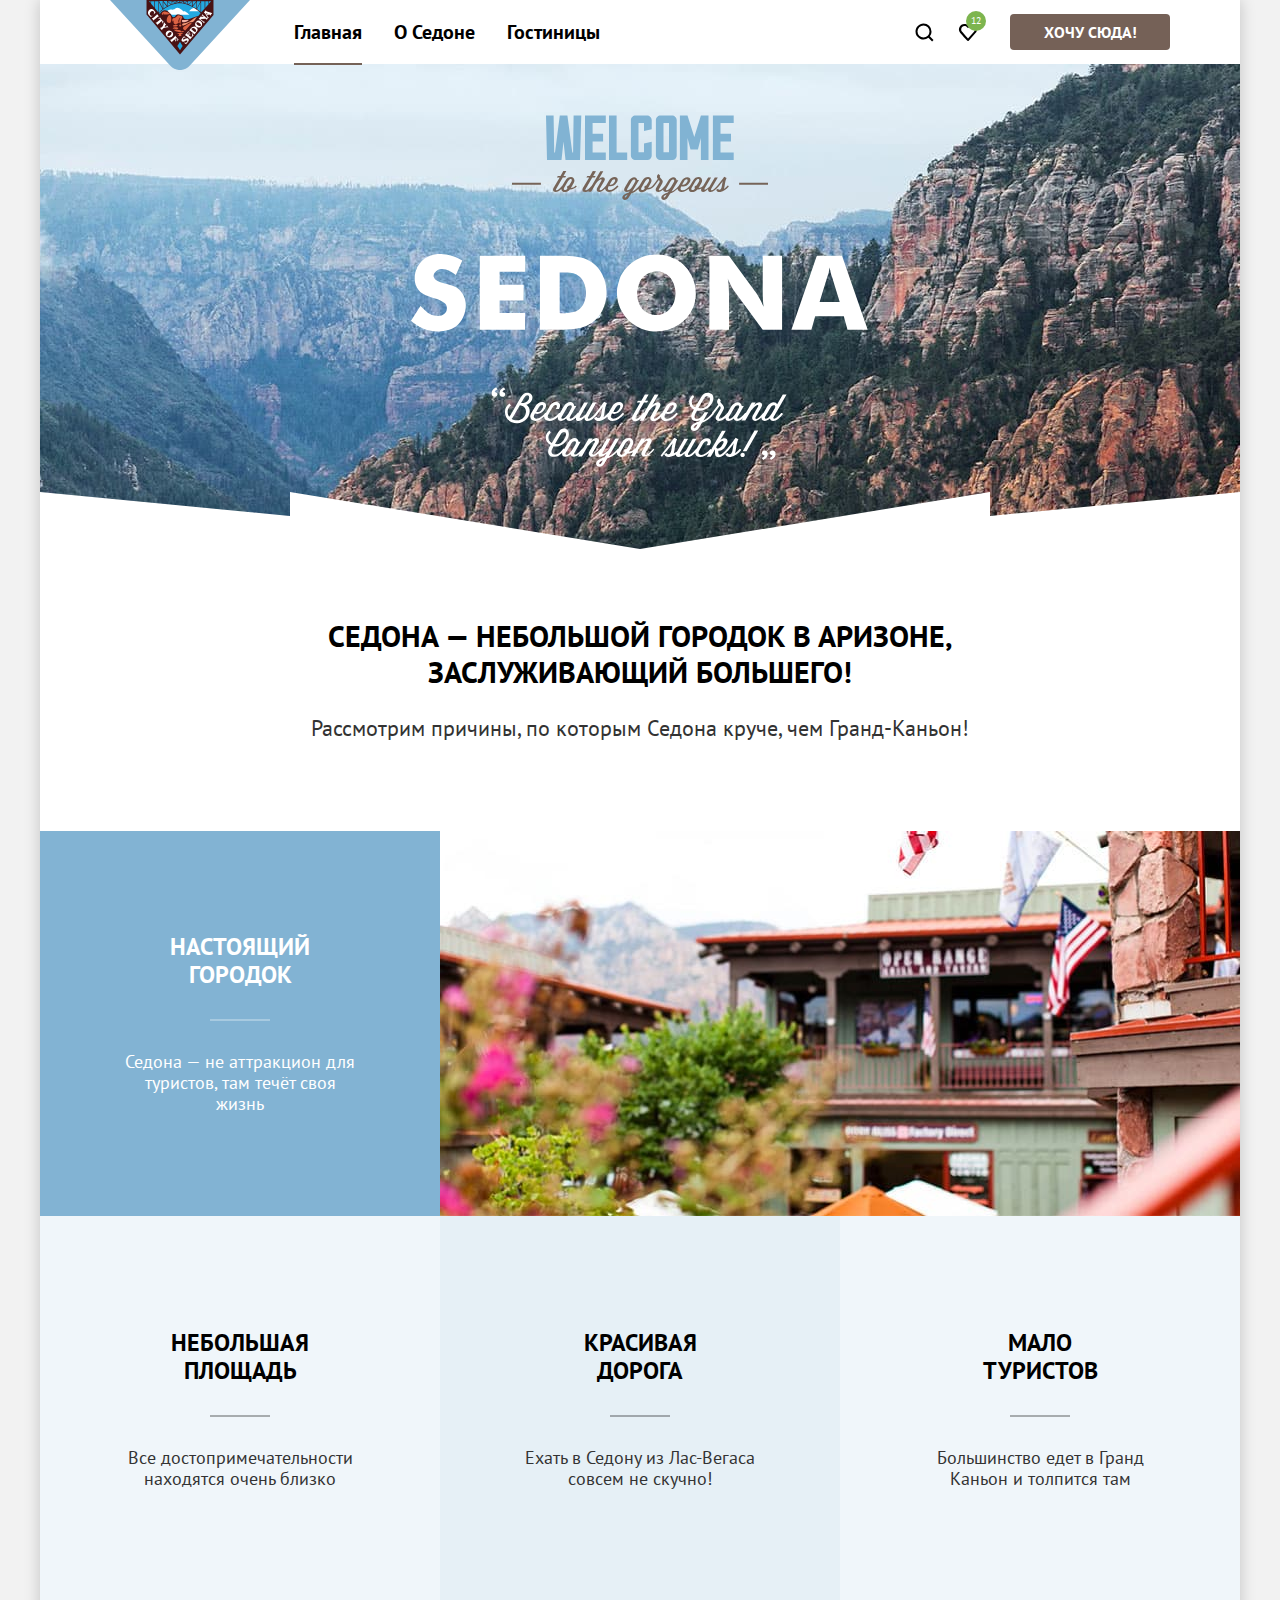
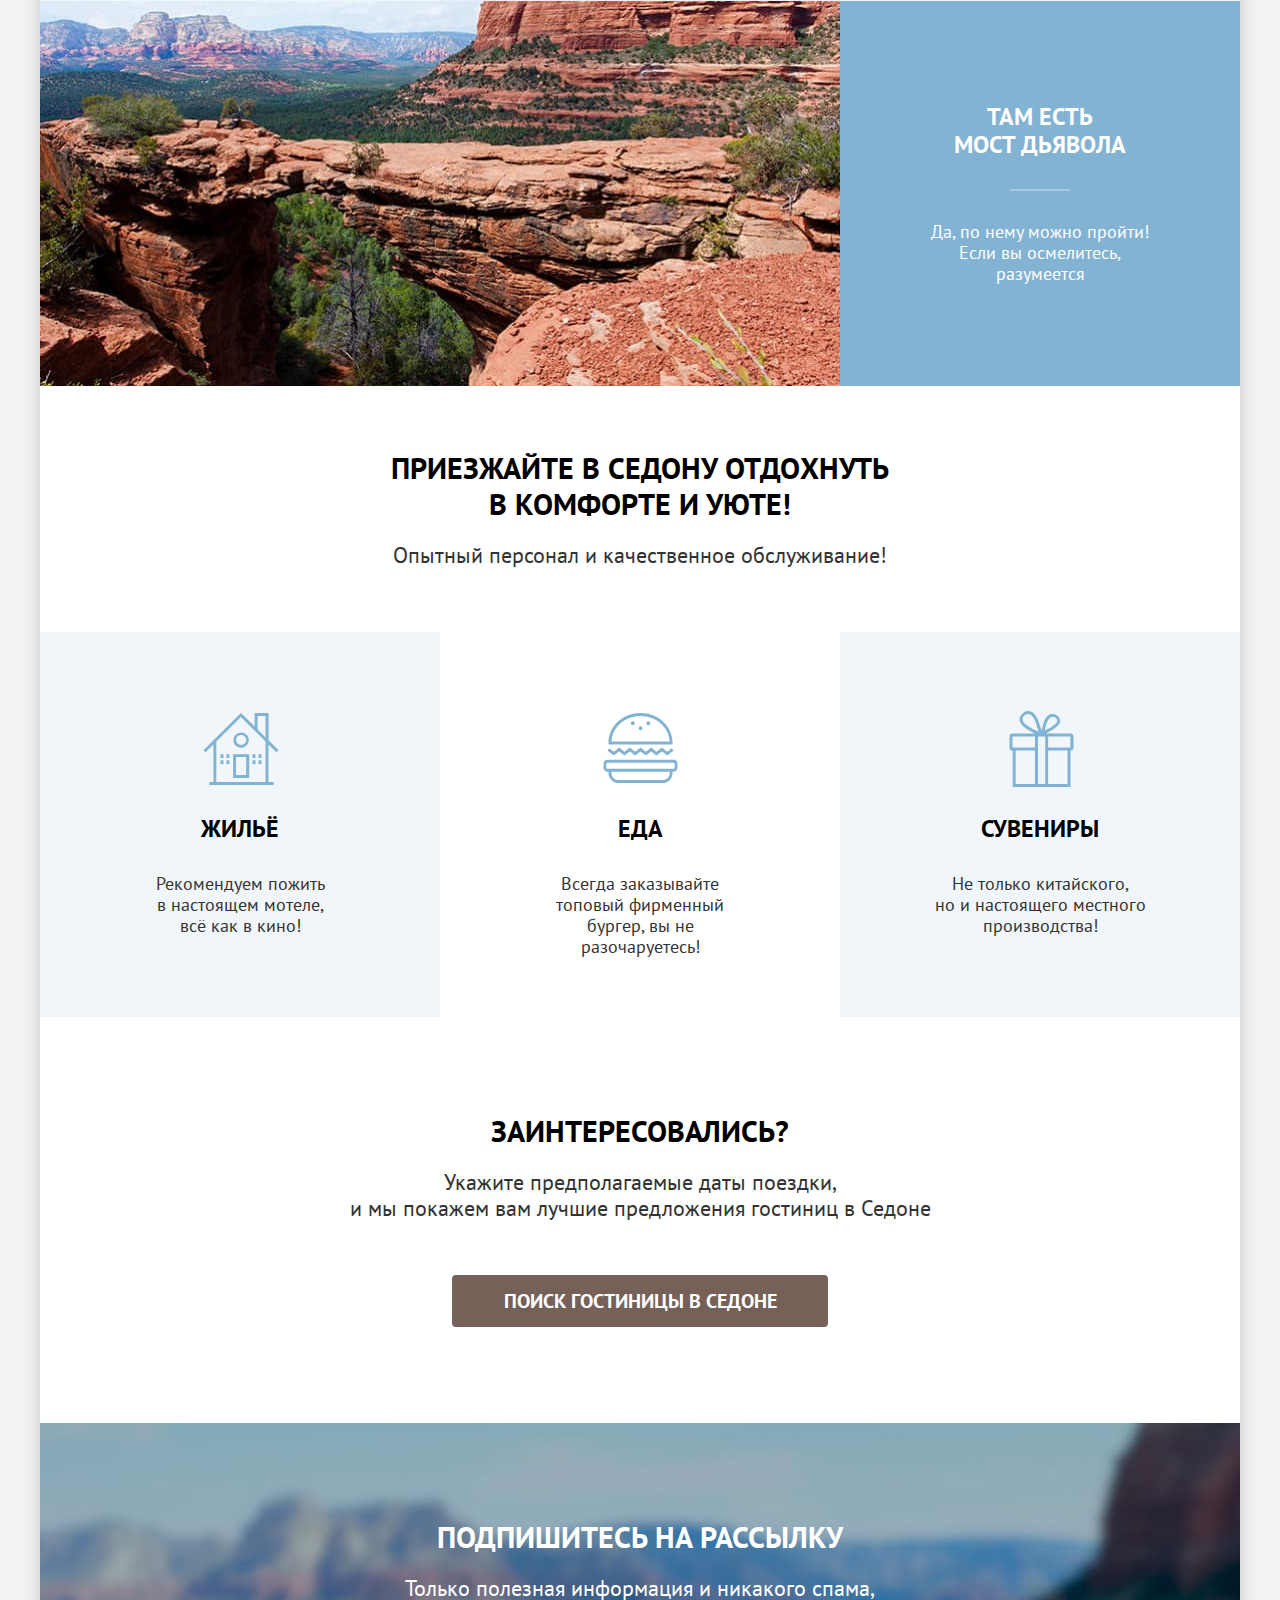
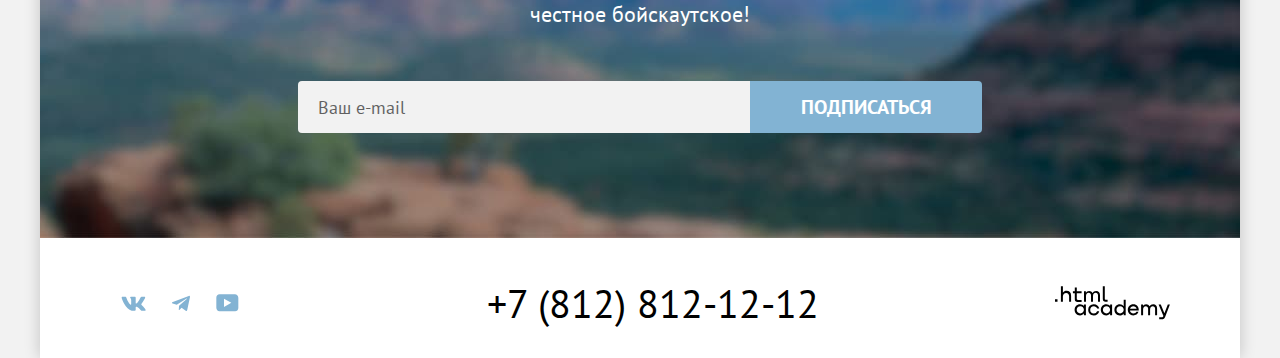
==== commit b4f48b71: "Добавляет исправления" ====
--- a/index.html
+++ b/index.html
@@ -4,25 +4,8 @@
   <head>
     <meta charset="utf-8">
     <meta name="viewport" content="width=device-width, initial-scale=1">
-
-    <link rel="apple-touch-icon" sizes="57x57" href="favicons/apple-icon-57x57.png">
-    <link rel="apple-touch-icon" sizes="60x60" href="favicons/apple-icon-60x60.png">
-    <link rel="apple-touch-icon" sizes="72x72" href="favicons/apple-icon-72x72.png">
-    <link rel="apple-touch-icon" sizes="76x76" href="favicons/apple-icon-76x76.png">
-    <link rel="apple-touch-icon" sizes="114x114" href="favicons/apple-icon-114x114.png">
-    <link rel="apple-touch-icon" sizes="120x120" href="favicons/apple-icon-120x120.png">
-    <link rel="apple-touch-icon" sizes="144x144" href="favicons/apple-icon-144x144.png">
-    <link rel="apple-touch-icon" sizes="152x152" href="favicons/apple-icon-152x152.png">
-    <link rel="apple-touch-icon" sizes="180x180" href="favicons/apple-icon-180x180.png">
-    <link rel="icon" type="image/png" sizes="192x192"  href="favicons/android-icon-192x192.png">
-    <link rel="icon" type="image/png" sizes="32x32" href="favicons/favicon-32x32.png">
-    <link rel="icon" type="image/png" sizes="96x96" href="favicons/favicon-96x96.png">
-    <link rel="icon" type="image/png" sizes="16x16" href="favicons/favicon-16x16.png">
-    <link rel="manifest" href="favicons/manifest.json">
-    <meta name="msapplication-TileColor" content="#ffffff">
-    <meta name="msapplication-TileImage" content="/ms-icon-144x144.png">
-    <meta name="theme-color" content="#ffffff">
-
+    <link rel="icon" href="favicon.ico">
+    <link rel="icon" type="image/png" href="images/favicon-32.png">
     <title>HTML Academy: Седона</title>
     <link rel="stylesheet" href="styles/styles.css">
   </head>
@@ -202,63 +185,69 @@
       </footer>
     </div>
 
-    <div class="modal-container">
-      <div class="modal modal-search">
-        <button class="modal-close-button" type="button">
-          <span class="visually-hidden">Закрыть</span>
-        </button>
-        <div class="modal-content">
-          <h2 class="modal-title">Поиск гостиницы в Седоне</h2>
-          <form class="search-form" action="https://echo.htmlacademy.ru/" method="get">
-            <p class="field-group">
-              <label class="search-label" for="arrival-date">Дата Заезда:</label>
-              <input class="search-input field" type="text" id="arrival-date" name="arrival-date"
-                placeholder="27 апреля 2020">
-              <span class="wrong-date">Мы не можем отправить вас в прошлое.</span>
-            </p>
-            <p class="field-group">
-              <label class="search-label" for="departure-date">Дата Выезда:</label>
-              <input class="search-input field" type="text" id="departure-date" name="departure-date"
-                placeholder="1 сентября 2023">
-              <span class="free-date">На эти даты есть свободные номера. Пока есть.</span>
-            </p>
-            <div class="quantity-group">
-              <p class="adults-group">
-                <label class="quantity-label quantity-label-adults" for="adults">Взрослые:</label>
-                <button class="button-minus counter" type="button">
-                  <span class="visually-hidden">Уменьшить</span>
-                </button>
-                <input class="quantity-input field" type="number" id="adults" name="adults" min="0" value="2">
-                <button class="button-plus counter" type="button">
-                  <span class="visually-hidden">Увеличить</span>
-                </button>
+    <div class="modal-container modal-closed">
+      <div class="modal-wrapper">
+        <div class="modal modal-search">
+          <button class="modal-close-button" type="button">
+            <span class="visually-hidden">Закрыть</span>
+          </button>
+          <div class="modal-content">
+            <h2 class="modal-title">Поиск гостиницы в Седоне</h2>
+            <form class="search-form" action="https://echo.htmlacademy.ru/" method="get">
+              <p class="field-group">
+                <label class="search-label" for="arrival-date">Дата Заезда:</label>
+                <input class="search-input field" type="text" id="arrival-date" name="arrival-date"
+                  placeholder="27 апреля 2020">
+                <span class="wrong-date">Мы не можем отправить вас в прошлое.</span>
               </p>
-              <p class="children-group">
-
-                <span class="quantity-label-children">
-                  <label class="quantity-label quantity-label-children" for="children">Дети:</label>
-                  <span class="tooltip">
-                    <button class="modal-info" type="button" aria-labelledby="tooltip-label-date">
-                      <span class="visually-hidden">Дополнительная информация</span>
-                    </button>
-                    <span class="tooltip-text" role="tooltip" id="tooltip-label-date">Укажите количество детей, которые будут с вами, возраст которых от 6 до 18 лет. Дети до 6 лет размещаются бесплатно.</span>
+              <p class="field-group">
+                <label class="search-label" for="departure-date">Дата Выезда:</label>
+                <input class="search-input field" type="text" id="departure-date" name="departure-date"
+                  placeholder="1 сентября 2023">
+                <span class="free-date">На эти даты есть свободные номера. Пока есть.</span>
+              </p>
+              <div class="quantity-group">
+                <p class="adults-group">
+                  <label class="quantity-label quantity-label-adults" for="adults">Взрослые:</label>
+                  <button class="button-minus counter" type="button">
+                    <span class="visually-hidden">Уменьшить</span>
+                  </button>
+                  <input class="quantity-input field" type="number" id="adults" name="adults" min="0" value="2">
+                  <button class="button-plus counter" type="button">
+                    <span class="visually-hidden">Увеличить</span>
+                  </button>
+                </p>
+                <p class="children-group">
+
+                  <span class="quantity-label-children">
+                    <label class="quantity-label quantity-label-children" for="children">Дети:</label>
+                    <span class="tooltip">
+                      <button class="modal-info" type="button" aria-labelledby="tooltip-label-date">
+                        <span class="visually-hidden">Дополнительная информация</span>
+                      </button>
+                      <span class="tooltip-text" role="tooltip" id="tooltip-label-date">Укажите количество детей,
+                        которые будут с вами, возраст которых от 6 до 18 лет. Дети до 6 лет размещаются
+                        бесплатно.</span>
+                    </span>
                   </span>
-                </span>
-
-                <button class="button-minus counter" type="button">
-                  <span class="visually-hidden">Уменьшить</span>
-                </button>
-                <input class="quantity-input field" type="number" id="children" name="children" min="0" value="2">
-                <button class="button-plus counter" type="button">
-                  <span class="visually-hidden">Увеличить</span>
-                </button>
-              </p>
-            </div>
-            <button class="button button-modal-search" type="submit">Найти</button>
-          </form>
+
+                  <button class="button-minus counter" type="button">
+                    <span class="visually-hidden">Уменьшить</span>
+                  </button>
+                  <input class="quantity-input field" type="number" id="children" name="children" min="0" value="2">
+                  <button class="button-plus counter" type="button">
+                    <span class="visually-hidden">Увеличить</span>
+                  </button>
+                </p>
+              </div>
+              <button class="button button-modal-search" type="submit">Найти</button>
+            </form>
+          </div>
         </div>
       </div>
     </div>
+
+
   </body>
 
 </html>
--- a/styles/styles.css
+++ b/styles/styles.css
@@ -112,6 +112,7 @@
 }
 
 .nav-item {
+  position: relative;
   padding: 20px 16px;
   transition: all 0.4s ease;
 }
@@ -122,12 +123,14 @@
   transition: all 0.3s ease;
 }
 
-.nav-item-current {
-  text-decoration: underline;
-  text-decoration-color: #756257;
-  text-decoration-thickness: 2px;
-  text-underline-offset: 20px;
-  text-underline-position: under;
+.nav-item-current::after {
+  position: absolute;
+  left: 16px;
+  right: 16px;
+  bottom: -1px;
+  height: 2px;
+  background-color: #756257;
+  content: "";
 }
 
 .nav-link {
@@ -181,7 +184,7 @@
   height: 20px;
   border-radius: 10px;
   color: #ffffff;
-  background-color: #7DB54F;
+  background-color: #7db54f;
   padding-top: 5px;
 }
 
@@ -297,7 +300,7 @@
   width: 400px;
   min-height: 385px;
   padding: 70px 85px;
-  background-color: #82B3D3;
+  background-color: #82b3d3;
 }
 
 .advantages-title {
@@ -312,7 +315,7 @@
 }
 
 .advantages-title::after {
-  content: '';
+  content: "";
   background-color: rgba(255, 255, 255, 0.3);
   width: 60px;
   height: 2px;
@@ -327,12 +330,12 @@
 
 .advantages-item-light .advantages-title::after,
 .advantages-item-lightblue .advantages-title::after {
-  background-color: rgba(0, 0, 0, 0.30);
+  background-color: rgba(0, 0, 0, 0.3);
 }
 
 .advantages-item-blue {
   color: #ffffff;
-  background-color: #82B3D3;
+  background-color: #82b3d3;
   width: 100%;
   flex-direction: row;
 }
@@ -536,9 +539,9 @@
 }
 
 .field:focus {
-border-radius: 4px;
-outline: 3px solid #83b3d3;
-background-color: #e6e6e6;
+  border-radius: 4px;
+  outline: 3px solid #83b3d3;
+  background-color: #e6e6e6;
 }
 
 .field:disabled {
@@ -587,7 +590,7 @@
 
 .social-link:hover path,
 .social-link:focus path {
-  fill: #68a2ca
+  fill: #68a2ca;
 }
 
 .social-link:active path {
@@ -661,10 +664,11 @@
 }
 
 .breadcrumbs-list {
+  display: flex;
+  flex-wrap: wrap;
+  align-items: center;
   margin: 0 0 40px 0;
   padding: 0;
-  display: flex;
-  align-items: center;
 }
 
 .breadcrumbs-item {
@@ -674,7 +678,7 @@
 }
 
 .breadcrumbs-item:not(:last-child)::after {
-  content: '';
+  content: "";
   display: block;
   width: 8px;
   height: 20px;
@@ -719,8 +723,13 @@
 
 .filter-wrapper {
   display: flex;
+  flex-wrap: wrap;
+  gap: 70px;
+}
+
+.filter-wrapper-price {
   justify-content: space-between;
-  gap: 70px;
+  flex-wrap: nowrap;
 }
 
 .catalog-filter-group {
@@ -754,7 +763,7 @@
 }
 
 .catalog-input:focus + .catalog-mark {
-  outline: 3px solid #83B3D3;
+  outline: 3px solid #83b3d3;
 }
 
 .catalog-label:active {
@@ -790,7 +799,7 @@
   top: 50%;
   left: 50%;
   transform: translate(-50%, -50%);
-  content: '';
+  content: "";
   width: 10px;
   height: 10px;
   border-radius: 50%;
@@ -1032,10 +1041,12 @@
 }
 
 .card-toggle-list {
+  display: flex;
+  flex-wrap: wrap;
+  gap: 8px;
+  max-width: 300px;
   margin: 0;
   padding: 0;
-  display: flex;
-  gap: 8px;
 }
 
 .card-toggle-item {
@@ -1090,7 +1101,7 @@
 }
 
 .hotel-cards::after {
-  content: '';
+  content: "";
   display: block;
   margin: 40px 0;
   width: 1060px;
@@ -1110,7 +1121,7 @@
   list-style: none;
   width: 340px;
   min-height: 438px;
-  outline: 1px solid #E6E6E6;
+  outline: 1px solid #e6e6e6;
   border-radius: 4px;
   padding: 20px;
   display: grid;
@@ -1237,7 +1248,7 @@
   text-align: center;
   text-transform: uppercase;
   color: #333333;
-  background: #F2F2F2;
+  background: #f2f2f2;
   border-radius: 4px;
   min-width: 140px;
   min-height: 37px;
@@ -1250,10 +1261,11 @@
 }
 
 .pagination-list {
+  display: flex;
+  flex-wrap: wrap;
+  gap: 8px;
   margin: 0;
   padding: 0;
-  display: flex;
-  gap: 8px;
 }
 
 .pagination-item {
@@ -1351,6 +1363,13 @@
 
 .modal-closed {
   display: none;
+}
+
+.modal-wrapper {
+  height: 576px;
+  overflow-y: auto;
+  margin: auto;
+  border-radius: 30px;
 }
 
 .modal {
@@ -1383,7 +1402,7 @@
 
 .modal-close-button::before,
 .modal-close-button::after {
-  content: '';
+  content: "";
   position: absolute;
   width: 18px;
   height: 2px;
@@ -1454,7 +1473,7 @@
 
 .search-label,
 .quantity-label {
-  color: #000;
+  color: #000000;
   font-size: 20px;
   font-weight: 700;
   line-height: 24px;
@@ -1462,7 +1481,7 @@
 
 .wrong-date,
 .free-date {
-  color: #FF5757;
+  color: #ff5757;
   font-size: 16px;
   margin: 0 0 23px 157px;
 }
@@ -1506,18 +1525,6 @@
   color: #000000;
 }
 
-.quantity-input:disabled + .counter,
-.quantity-input:disabled + .counter:focus {
-  outline: none;
-  cursor: default;
-}
-
-.quantity-input:disabled + .counter:hover path,
-.quantity-input:disabled + .counter:focus path {
-  fill: #756157;
-  fill-opacity: 0.3;
-}
-
 .quantity-input::-webkit-outer-spin-button,
 .quantity-input::-webkit-inner-spin-button {
   -webkit-appearance: none;
@@ -1536,21 +1543,20 @@
 
 .counter {
   position: absolute;
-  width: 20px;
-  height: 20px;
+  width: 40px;
+  height: 48px;
   border: none;
   cursor: pointer;
   background-color: transparent;
-  display: grid;
   justify-content: center;
 }
 
 .button-minus {
-  right: 80px;
+  right: 70px;
 }
 
 .button-plus {
-  right: 10px;
+  right: 0;
 }
 
 .button-minus::before,
@@ -1560,7 +1566,7 @@
   top: 50%;
   left: 50%;
   transform: translate(-50%, -50%);
-  content: '';
+  content: "";
   width: 14px;
   height: 2px;
   background-color: #cdc7c4;
@@ -1601,9 +1607,9 @@
 .button-plus:disabled::before,
 .button-plus:disabled::after,
 .button-minus:disabled::before,
-.button-plus:disabled:hover:before,
-.button-plus:disabled:hover:after,
-.button-minus:disabled:hover:before {
+.button-plus:disabled:hover::before,
+.button-plus:disabled:hover::after,
+.button-minus:disabled:hover::before {
   opacity: 0.6;
   background-color: #cdc7c4;
 }
@@ -1651,7 +1657,7 @@
   bottom: 100%;
   left: 0;
   right: 0;
-  content: '';
+  content: "";
   width: 19px;
   height: 9px;
   background-image: url("../images/decorations/modal-triangle.svg");
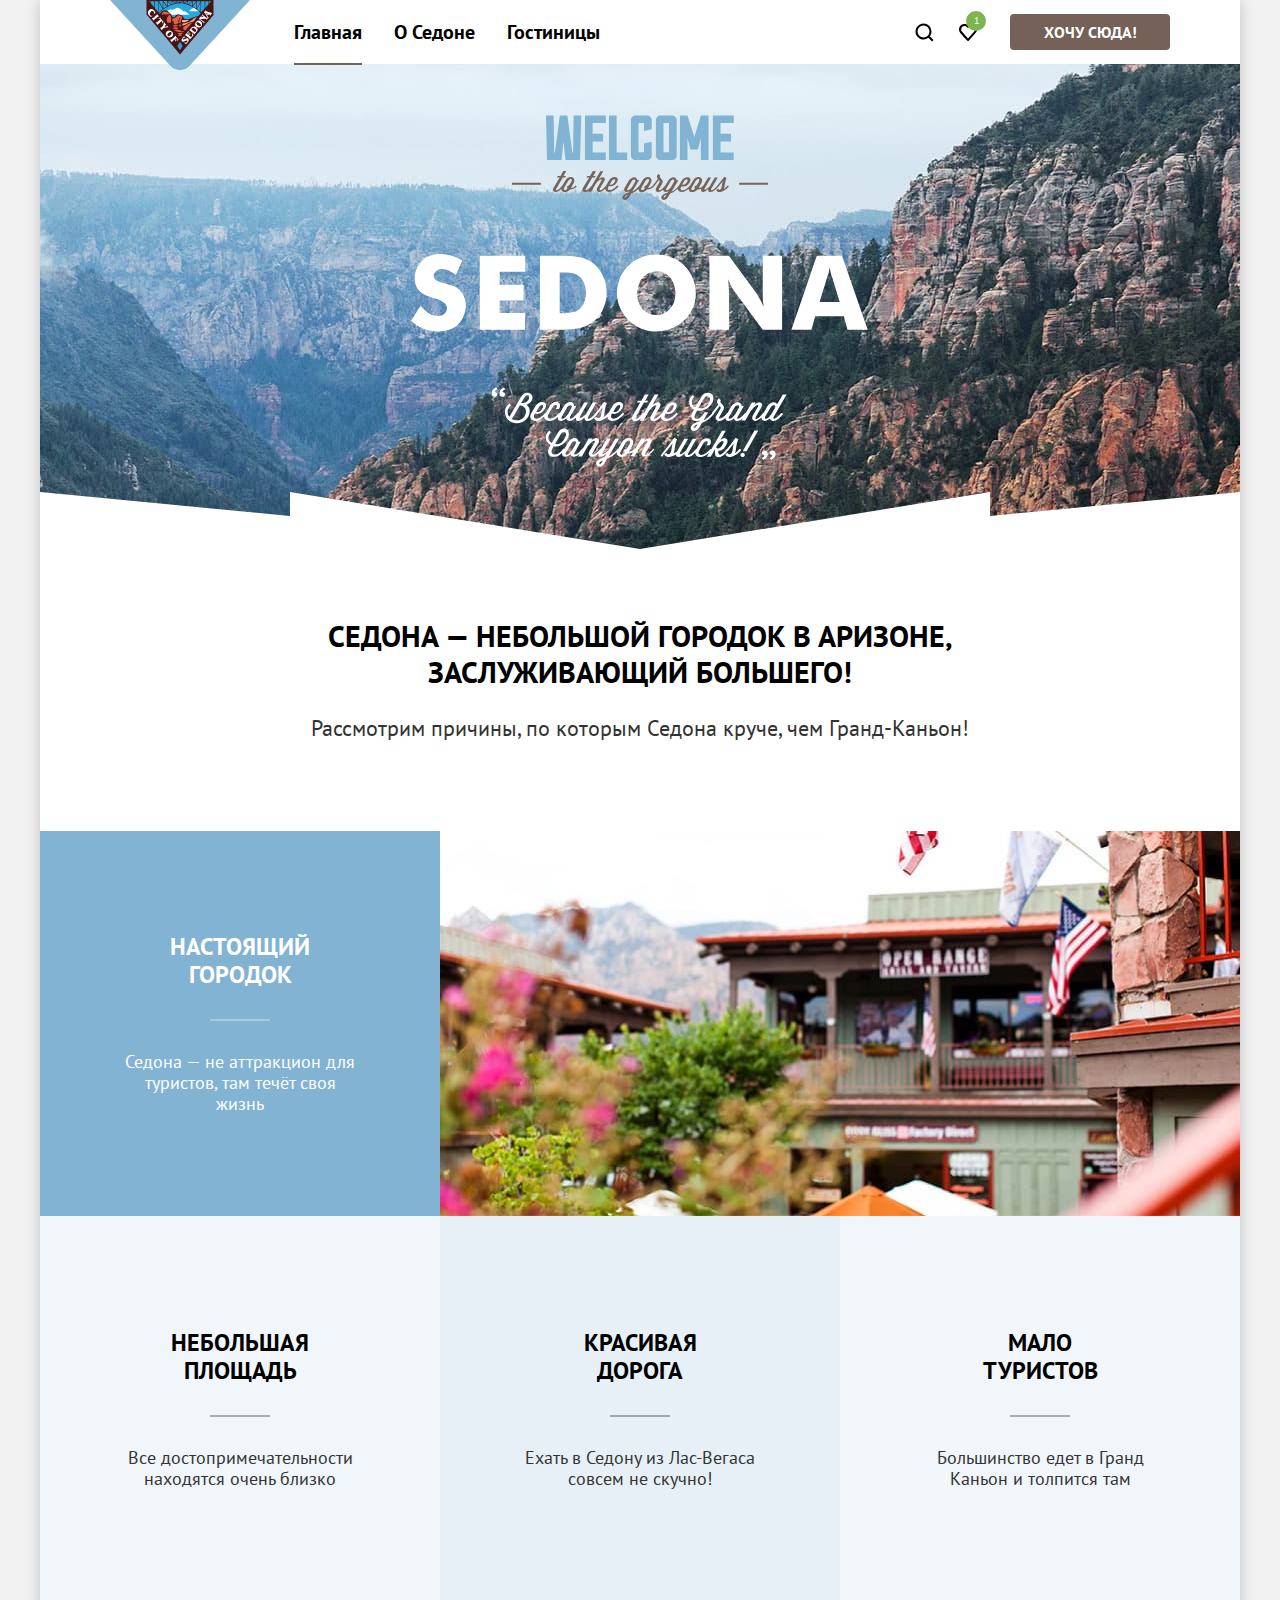
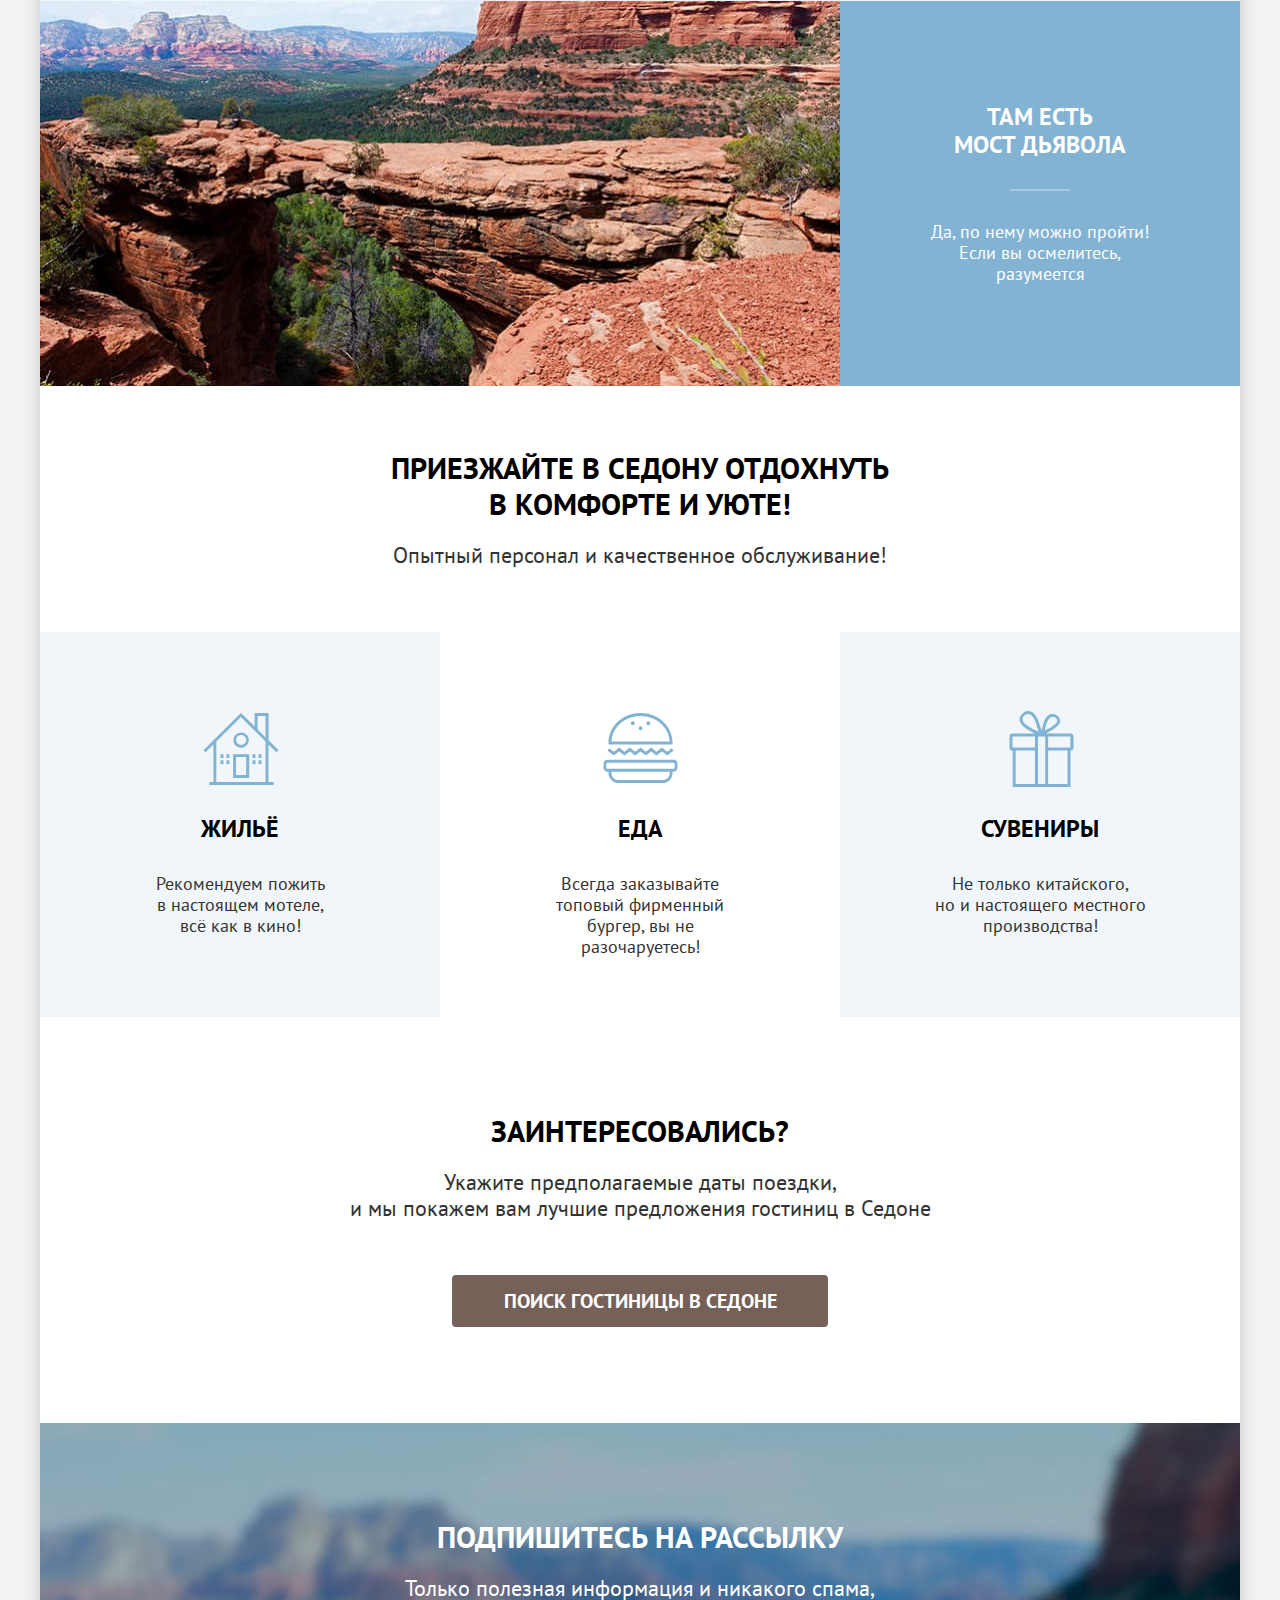
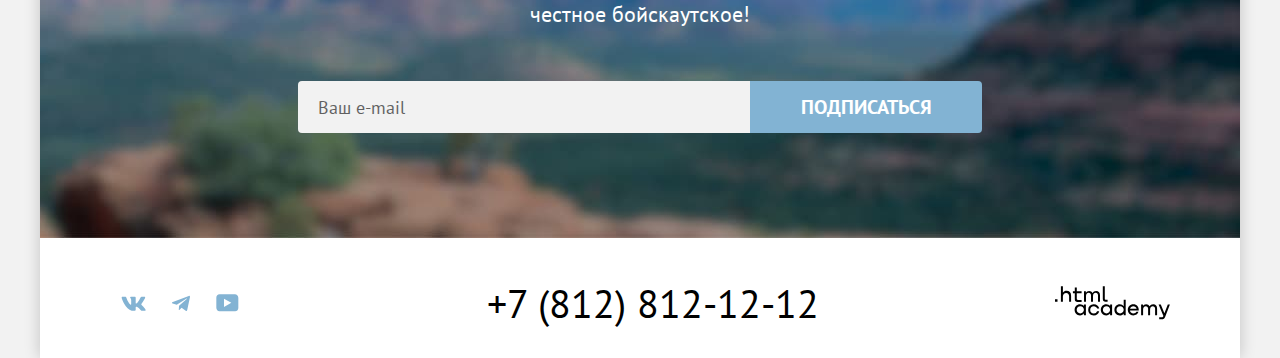
==== commit 558ec3da: "fix: revision JS code" ====
--- a/index.html
+++ b/index.html
@@ -4,15 +4,14 @@
   <head>
     <meta charset="utf-8">
     <meta name="viewport" content="width=device-width, initial-scale=1">
-    <link rel="icon" href="favicon.ico">
-    <link rel="icon" type="image/png" href="images/favicon-32.png">
+    <link rel="icon" type="image/png" sizes="32x32" href="images/favicon.png">
     <title>HTML Academy: Седона</title>
     <link rel="stylesheet" href="styles/styles.css">
   </head>
 
   <body>
     <div class="main-container">
-      <header class="page-header">
+      <header class="page-header" data-test="header">
         <nav class="nav">
           <a class="logo-link" href="#">
             <img class="logo-img" src="images/logo/logo-sedona.svg" width="140" height="70" alt="Логотип Седона.">
@@ -36,16 +35,16 @@
             </li>
             <li class="nav-user-item">
               <a class="nav-link-favorites" href="#">
-                <span class="visually-hidden">Избранное</span><span class="nav-user-number">12</span>
-              </a>
-            </li>
-          </ul>
-          <a class="button button-wanthere" href="catalog.html">ХОЧУ СЮДА!</a>
+                <span class="visually-hidden">Избранное</span><span class="nav-user-number">1</span>
+              </a>
+            </li>
+          </ul>
+          <a class="button button-wanthere" href="catalog.html">Хочу сюда!</a>
         </nav>
       </header>
 
-      <main class="main-index">
-        <section class="welcome">
+      <main class="main-index" data-test="main">
+        <section class="welcome" data-test="hero">
           <div class="welcome-image-wrapper">
             <img class="welcome-sedona" src="images/welcome.svg" width="458" height="352"
               alt="Добро пожаловать в Седону!">
@@ -53,84 +52,81 @@
           <h1 class="visually-hidden">Город Седона</h1>
         </section>
 
-        <section class="advantages">
+        <section class="advantages" data-test="advantages">
           <h2 class="welcome-title">Седона — небольшой городок в Аризоне,<br>
             заслуживающий большего!</h2>
           <p class="welcome-description">Рассмотрим причины, по которым Седона круче, чем Гранд-Каньон!</p>
-
-
-
           <h2 class="visually-hidden">Преимущества</h2>
           <ul class="advantages-list">
             <li class="advantages-item advantages-item-blue">
               <div class="advantages-wrapper">
-                <h3 class="advantages-title">НАСТОЯЩИЙ ГОРОДОК</h3>
+                <h3 class="advantages-title">Настоящий городок</h3>
                 <p class="advantages-description">Седона — не аттракцион для туристов, там течёт своя жизнь</p>
               </div>
               <img class="img-sedona" src="images/town-sedona.jpg" width="800" height="385" alt="Городок Седона.">
             </li>
             <li class="advantages-item advantages-item-light">
-              <h3 class="advantages-title">НЕБОЛЬШАЯ ПЛОЩАДЬ</h3>
+              <h3 class="advantages-title">Небольшая площадь</h3>
               <p class="advantages-description">Все достопримечательности находятся очень близко</p>
             </li>
             <li class="advantages-item advantages-item-lightblue">
-              <h3 class="advantages-title">КРАСИВАЯ ДОРОГА</h3>
+              <h3 class="advantages-title">Красивая дорога</h3>
               <p class="advantages-description">Ехать в Седону из Лас-Вегаса совсем не скучно!</p>
             </li>
             <li class="advantages-item advantages-item-light">
-              <h3 class="advantages-title">МАЛО ТУРИСТОВ</h3>
+              <h3 class="advantages-title">Мало туристов</h3>
               <p class="advantages-description">Большинство едет в Гранд Каньон и толпится там</p>
             </li>
             <li class="advantages-item advantages-item-blue">
               <img class="img-bridge" src="images/devils-bridge.jpg" width="800" height="385" alt="Мост дьявола.">
               <div class="advantages-wrapper">
-                <h3 class="advantages-title">ТАМ ЕСТЬ МОСТ&nbsp;ДЬЯВОЛА</h3>
+                <h3 class="advantages-title">Там есть мост&nbsp;дьявола</h3>
                 <p class="advantages-description">Да, по нему можно пройти! Если вы осмелитесь, разумеется</p>
               </div>
             </li>
           </ul>
         </section>
 
-        <section class="recommendation">
+        <section class="recommendation" data-test="service">
           <h2 class="visually-hidden">Рекомендации</h2>
           <b class="recommendation-bold">Приезжайте в Седону отдохнуть<br> в комфорте и уюте!</b>
           <p class="recommendation-description">Опытный персонал и качественное обслуживание!</p>
           <ul class="recommendation-list">
             <li class="recommendation-item recommendation-item-lightblue recommendation-housing">
-              <h3 class="recommendation-subtitle">ЖИЛЬЁ</h3>
+              <h3 class="recommendation-subtitle">Жильё</h3>
               <p>Рекомендуем пожить в&nbsp;настоящем мотеле, всё&nbsp;как&nbsp;в кино!</p>
             </li>
             <li class="recommendation-item recommendation-food">
-              <h3 class="recommendation-subtitle">ЕДА</h3>
+              <h3 class="recommendation-subtitle">Еда</h3>
               <p>Всегда заказывайте топовый&nbsp;фирменный бургер, вы не разочаруетесь!</p>
             </li>
             <li class="recommendation-item recommendation-item-lightblue recommendation-souvenirs">
-              <h3 class="recommendation-subtitle">СУВЕНИРЫ</h3>
+              <h3 class="recommendation-subtitle">Сувениры</h3>
               <p>Не только китайского, но&nbsp;и&nbsp;настоящего местного производства!</p>
             </li>
           </ul>
         </section>
 
-        <section class="search">
-          <h3 class="search-title">ЗАИНТЕРЕСОВАЛИСЬ?</h3>
+        <section class="search" data-test="search">
+          <h3 class="search-title">Заинтересовались?</h3>
           <p class="search-description">Укажите предполагаемые даты поездки,<br> и мы покажем вам лучшие предложения
             гостиниц в Седоне</p>
-          <button class="button button-search" type="button">ПОИСК ГОСТИНИЦЫ В СЕДОНЕ</button>
-        </section>
-
-        <section class="subscribe">
+          <button class="button button-search" type="button">Поиск гостиницы в Седоне</button>
+        </section>
+
+        <section class="subscribe" data-test="subscribe">
           <h2 class="subscribe-title">Подпишитесь на рассылку</h2>
           <p class="subscribe-description">Только полезная информация и никакого спама,<br> честное бойскаутское!</p>
           <form class="subscribe-form" action="https://echo.htmlacademy.ru/" method="post">
             <label class="visually-hidden" for="subscribe-email">E-mail</label>
             <input class="field" type="email" placeholder="Ваш e-mail" id="subscribe-email" name="subscribe-email"
               required>
-            <button class="button button-subscribe" type="submit">ПОДПИСАТЬСЯ</button>
+            <button class="button button-subscribe" type="submit">Подписаться</button>
           </form>
         </section>
       </main>
 
-      <footer class="page-footer">
+      <footer class="page-footer" data-test="footer">
         <section class="footer-social">
           <h2 class="visually-hidden">Социальные сети</h2>
           <ul class="social-list">
@@ -173,9 +169,9 @@
           </a>
         </section>
         <section class="copyright">
-          <h2 class="visually-hidden">html academy</h2>
           <a class="logo-htmlacademy" href="https://htmlacademy.ru/">
-            <svg aria-hidden="true" focusable="false" width="115" height="34" viewBox="0 0 115 34" fill="none"
+            <h2 class="visually-hidden">html academy</h2>
+            <svg role="img" aria-hidden="true" focusable="false" width="115" height="34" viewBox="0 0 115 34" fill="none"
               xmlns="http://www.w3.org/2000/svg">
               <path fill="#000"
                 d="M0 13.26v2.6h2.5v-2.6H0ZM11.6 4.86c-1.6 0-2.8.7-3.6 1.7h-.1V.36h-2v15.5h2v-5.3c0-2.1 1.3-3.6 3.3-3.6 1.8 0 2.9 1.4 2.9 3.2v5.7h2v-6.1c.1-3-1.8-4.9-4.5-4.9ZM26.6 5.16h-4.8v-3.7h-2v3.8h-1.9v2h1.9v6c0 1.7 1 2.7 2.7 2.7h4.1v-2h-3.7c-.7 0-1.1-.4-1.1-1.1v-5.7h4.8v-2ZM41.1 4.96c-1.6 0-2.9.8-3.5 2.1h-.1c-.6-1.2-1.8-2.1-3.4-2.1-1.4 0-2.5.8-3.1 1.8h-.1v-1.6H29v10.6h2v-5.4c0-2 1-3.5 2.6-3.5 1.5 0 2.4 1 2.4 2.6v6.3h2v-5.6c0-2.4 1.4-3.3 2.6-3.3 1.5 0 2.4 1 2.4 2.6v6.3h2v-6.5c.1-2.5-1.4-4.3-3.9-4.3ZM47.8 13.06c0 1.7 1 2.7 2.8 2.7h2v-2h-1.7c-.7 0-1.1-.4-1.1-1.1V.36h-2v12.7ZM28.9 20.06c-.9-1.1-2.2-1.8-3.9-1.8-3.1 0-5.4 2.3-5.4 5.6s2.3 5.6 5.4 5.6c1.8 0 3-.8 3.8-1.9h.1v1.6h2v-10.6h-2v1.5Zm-3.6 7.4c-2.2 0-3.6-1.6-3.6-3.6s1.4-3.6 3.6-3.6 3.6 1.6 3.6 3.6c0 1.9-1.4 3.6-3.6 3.6ZM44.2 22.36c-.5-2.4-2.6-4.1-5.4-4.1a5.4 5.4 0 0 0-5.6 5.6c0 3.1 2.2 5.6 5.6 5.6 2.8 0 4.9-1.8 5.4-4.2h-2.1a3.4 3.4 0 0 1-3.3 2.3c-2.2 0-3.6-1.6-3.6-3.6s1.4-3.6 3.6-3.6c1.6 0 2.8 1 3.3 2.2h2.1v-.2ZM55.1 20.06c-.9-1.1-2.2-1.8-3.9-1.8-3.1 0-5.4 2.3-5.4 5.6s2.3 5.6 5.4 5.6c1.8 0 3-.8 3.8-1.9h.1v1.6h2v-10.6h-2v1.5Zm-3.6 7.4c-2.2 0-3.6-1.6-3.6-3.6s1.4-3.6 3.6-3.6 3.6 1.6 3.6 3.6c0 1.9-1.5 3.6-3.6 3.6ZM68.7 20.16c-.9-1.1-2.2-1.9-3.9-1.9-3.1 0-5.4 2.3-5.4 5.6s2.2 5.6 5.4 5.6c1.7 0 3-.8 3.8-1.8h.1v1.5h2v-15.4h-2v6.4Zm-3.6 7.3c-2.2 0-3.6-1.6-3.6-3.6s1.4-3.6 3.6-3.6 3.6 1.6 3.6 3.6c-.1 2-1.5 3.6-3.6 3.6ZM78.3 18.26c-3.3 0-5.5 2.5-5.5 5.6 0 3 2.1 5.6 5.5 5.6 2.5 0 4.5-1.3 5.2-3.6h-2.1c-.5 1-1.6 1.6-3 1.6-1.9 0-3.3-1.3-3.4-2.9h8.8c.2-3.6-2-6.3-5.5-6.3Zm0 1.9c1.7 0 3 1 3.3 2.6h-6.5c.3-1.5 1.5-2.6 3.2-2.6ZM98.2 18.26c-1.6 0-2.9.8-3.6 2h-.1c-.6-1.2-1.8-2-3.4-2-1.4 0-2.5.7-3.1 1.8v-1.5h-1.9v10.6h2v-5.4c0-2 1-3.4 2.6-3.5 1.5 0 2.4 1 2.4 2.6v6.3h2v-5.6c0-2.4 1.4-3.3 2.6-3.3 1.5 0 2.4 1 2.4 2.6v6.3h2v-6.5c.1-2.6-1.4-4.4-3.9-4.4ZM109.4 27.36l-3.6-8.9h-2.2l4.8 11.6c-.3.9-.7 1.2-1.7 1.2h-2.5v2h2.5c1.8 0 2.8-.8 3.5-2.6l4.7-12.2h-2.1l-3.4 8.9Z" />
@@ -197,13 +193,13 @@
               <p class="field-group">
                 <label class="search-label" for="arrival-date">Дата Заезда:</label>
                 <input class="search-input field" type="text" id="arrival-date" name="arrival-date"
-                  placeholder="27 апреля 2020">
+                  placeholder="27 апреля 2020" required>
                 <span class="wrong-date">Мы не можем отправить вас в прошлое.</span>
               </p>
               <p class="field-group">
                 <label class="search-label" for="departure-date">Дата Выезда:</label>
                 <input class="search-input field" type="text" id="departure-date" name="departure-date"
-                  placeholder="1 сентября 2023">
+                  placeholder="1 сентября 2023" required>
                 <span class="free-date">На эти даты есть свободные номера. Пока есть.</span>
               </p>
               <div class="quantity-group">
@@ -212,29 +208,27 @@
                   <button class="button-minus counter" type="button">
                     <span class="visually-hidden">Уменьшить</span>
                   </button>
-                  <input class="quantity-input field" type="number" id="adults" name="adults" min="0" value="2">
+                  <input class="quantity-input field" type="number" id="adults" name="adults" min="0" value="2" required>
                   <button class="button-plus counter" type="button">
                     <span class="visually-hidden">Увеличить</span>
                   </button>
                 </p>
                 <p class="children-group">
-
                   <span class="quantity-label-children">
                     <label class="quantity-label quantity-label-children" for="children">Дети:</label>
                     <span class="tooltip">
-                      <button class="modal-info" type="button" aria-labelledby="tooltip-label-date">
+                      <button class="modal-info" type="button" aria-labelledby="tooltip-label-info">
                         <span class="visually-hidden">Дополнительная информация</span>
                       </button>
-                      <span class="tooltip-text" role="tooltip" id="tooltip-label-date">Укажите количество детей,
+                      <span class="tooltip-text" role="tooltip" id="tooltip-label-info">Укажите количество детей,
                         которые будут с вами, возраст которых от 6 до 18 лет. Дети до 6 лет размещаются
                         бесплатно.</span>
                     </span>
                   </span>
-
                   <button class="button-minus counter" type="button">
                     <span class="visually-hidden">Уменьшить</span>
                   </button>
-                  <input class="quantity-input field" type="number" id="children" name="children" min="0" value="2">
+                  <input class="quantity-input field" type="number" id="children" name="children" min="0" value="2" required>
                   <button class="button-plus counter" type="button">
                     <span class="visually-hidden">Увеличить</span>
                   </button>
@@ -246,8 +240,7 @@
         </div>
       </div>
     </div>
-
-
+    <script src="scripts/modalCloseOpen.js"></script>
+    <script src="scripts/modalCounter.js"></script>
   </body>
-
 </html>
--- a/styles/styles.css
+++ b/styles/styles.css
@@ -25,7 +25,7 @@
 }
 
 body {
-  min-width: 1200px;
+  min-width: 1280px;
   margin: 0;
   font-family: "PT Sans", "Arial", sans-serif;
   font-weight: 400;
@@ -37,8 +37,7 @@
 
 img {
   max-width: 100%;
-  height: auto;
-  object-fit: cover;
+  object-fit: contain;
 }
 
 .visually-hidden {
@@ -49,6 +48,7 @@
   border: 0;
   padding: 0;
   white-space: nowrap;
+  -webkit-clip-path: inset(100%);
   clip-path: inset(100%);
   clip: rect(0 0 0 0);
   overflow: hidden;
@@ -64,6 +64,7 @@
   box-shadow: 0 0 15px rgba(0, 0, 0, 0.2);
 }
 
+/*Хедер*/
 .page-header {
   background-color: #ffffff;
   color: #000000;
@@ -113,7 +114,7 @@
 
 .nav-item {
   position: relative;
-  padding: 20px 16px;
+  padding: 20px 0;
   transition: all 0.4s ease;
 }
 
@@ -134,6 +135,7 @@
 }
 
 .nav-link {
+  padding: 20px 16px;
   font-weight: 700;
   font-size: 20px;
   line-height: 24px;
@@ -180,12 +182,12 @@
   font-size: 10px;
   line-height: 10px;
   text-align: center;
-  width: 20px;
+  min-width: 20px;
   height: 20px;
-  border-radius: 10px;
+  border-radius: 50%;
   color: #ffffff;
   background-color: #7db54f;
-  padding-top: 5px;
+  padding: 5px 1px;
 }
 
 .button {
@@ -231,13 +233,32 @@
   margin-right: 70px;
 }
 
+/*Ниже ввожу класс на случай необходимости подключить состояния disabled у ссылок, похожих на кнопки*/
+.button-disabled {
+  opacity: 0.6;
+  cursor: default;
+}
+
+.button-disabled:hover {
+  background-color: #756157;
+}
+
+.button-disabled:focus {
+  background-color: #756157;
+  outline: none;
+}
+
+.button-disabled:active {
+  color: #ffffff;
+}
+
+/*Мэйн индекс*/
 .main-index {
   flex-grow: 1;
 }
 
 .welcome {
   text-align: center;
-  background-color: #ffffff;
 }
 
 .welcome-image-wrapper {
@@ -246,10 +267,14 @@
   background-repeat: no-repeat;
   background-position: center bottom, center;
   background-size: auto, cover;
+  background-color: #b8cae1;
+  height: 485px;
+  padding: 51px 0 82px;
+}
+
+.advantages {
   background-color: #ffffff;
-  height: 485px;
-  margin-bottom: 69px;
-  padding: 51px 0 82px;
+  text-align: center;
 }
 
 .welcome-title {
@@ -259,21 +284,15 @@
   line-height: 36px;
   text-transform: uppercase;
   margin: 0 0 25px 0;
-  padding: 0 30px;
+  padding: 69px 30px 0 30px;
 }
 
 .welcome-description {
   font-size: 22px;
   line-height: 26px;
   color: #333333;
-  margin: 0 0 90px 0;
-  padding: 0 30px;
-}
-
-.advantages {
-  background-color: #ffffff;
-  margin-bottom: 64px;
-  text-align: center;
+  margin: 0;
+  padding: 0 30px 90px 30px;
 }
 
 .advantages-list {
@@ -305,13 +324,13 @@
 
 .advantages-title {
   width: 175px;
+  margin: 0 auto;
   color: #000000;
   font-weight: 700;
   font-size: 24px;
   line-height: 28px;
   text-transform: uppercase;
   text-align: center;
-  margin: 0 auto;
 }
 
 .advantages-title::after {
@@ -328,6 +347,11 @@
   margin: 30px 0 0;
 }
 
+.img-sedona,
+.img-bridge {
+  height: auto;
+}
+
 .advantages-item-light .advantages-title::after,
 .advantages-item-lightblue .advantages-title::after {
   background-color: rgba(0, 0, 0, 0.3);
@@ -367,14 +391,14 @@
   text-transform: uppercase;
   display: inline-block;
   margin-bottom: 20px;
-  padding: 0 30px;
+  padding: 64px 30px 0 30px;
 }
 
 .recommendation-description {
   font-size: 22px;
   line-height: 26px;
-  margin: 0 0 64px 0;
-  padding: 0 30px;
+  margin: 0;
+  padding: 0 30px 64px 30px;
 }
 
 .recommendation-list {
@@ -435,12 +459,13 @@
 }
 
 .search-title {
+  margin: 0 0 20px 0;
+  padding: 0 30px;
   color: #000000;
   font-weight: 700;
   font-size: 30px;
   line-height: 36px;
-  margin: 0 0 20px 0;
-  padding: 0 30px;
+  text-transform: uppercase;
 }
 
 .search-description {
@@ -493,6 +518,42 @@
   align-items: center;
 }
 
+.field {
+  padding: 12px 20px;
+  width: 452px;
+  height: 52px;
+  font-family: "PT Sans", "Arial", sans-serif;
+  font-size: 18px;
+  line-height: 24px;
+  color: #000000;
+  background: #f2f2f2;
+  border-radius: 4px 0 0 4px;
+  border: 0;
+}
+
+.field:hover {
+  background-color: #e6e6e6;
+}
+
+.field:focus {
+  border-radius: 4px;
+  outline: 3px solid #83b3d3;
+  background-color: #e6e6e6;
+}
+
+.field:disabled {
+  opacity: 0.6;
+}
+
+.field:disabled:hover {
+  background-color: #f2f2f2;
+}
+
+.field::placeholder {
+  color: #000000;
+  opacity: 0.6;
+}
+
 .button-subscribe {
   font-size: 20px;
   line-height: 36px;
@@ -520,43 +581,7 @@
   color: rgb(255, 255, 255, 0.3);
 }
 
-.field {
-  padding: 12px 20px;
-  width: 452px;
-  height: 52px;
-  font-family: "PT Sans", "Arial", sans-serif;
-  font-size: 18px;
-  line-height: 24px;
-  color: #000000;
-  background: #f2f2f2;
-  border-radius: 4px 0 0 4px;
-  border: 0;
-}
-
-.field:hover {
-  background-color: #e6e6e6;
-  color: rgba(0, 0, 0, 0.6);
-}
-
-.field:focus {
-  border-radius: 4px;
-  outline: 3px solid #83b3d3;
-  background-color: #e6e6e6;
-}
-
-.field:disabled {
-  opacity: 0.6;
-}
-
-.field:disabled:hover {
-  background-color: #f2f2f2;
-}
-
-.field::placeholder {
-  color: #000000;
-  opacity: 0.6;
-}
-
+/*Футер*/
 .page-footer {
   background-color: #ffffff;
   width: 1200px;
@@ -573,11 +598,11 @@
   display: flex;
   align-items: center;
   flex-wrap: wrap;
+  max-width: 300px;
 }
 
 .social-item {
   list-style: none;
-  display: flex;
 }
 
 .social-link {
@@ -598,11 +623,12 @@
 }
 
 .footer-contacts {
-  width: 720px;
-  min-height: 50px;
-  display: flex;
+  display: flex;
+  flex-wrap: wrap;
   justify-content: center;
   align-items: center;
+  max-width: 500px;
+  min-height: 50px;
 }
 
 .contacts-tel {
@@ -628,7 +654,9 @@
 
 .copyright {
   display: flex;
+  flex-wrap: wrap;
   align-items: center;
+  max-width: 300px;
 }
 
 .logo-htmlacademy {
@@ -642,6 +670,11 @@
 
 .logo-htmlacademy:active path {
   fill: rgba(117, 97, 87, 0.3);
+}
+
+/*Мэйн каталога*/
+.main-catalog {
+  flex-grow: 1;
 }
 
 .filter-container {
@@ -738,6 +771,14 @@
   padding: 0;
 }
 
+.catalog-filter-title {
+  font-weight: 700;
+  font-size: 20px;
+  line-height: 24px;
+  margin-bottom: 32px;
+  padding: 0;
+}
+
 .catalog-filter-list {
   margin: 0;
   padding: 0;
@@ -756,6 +797,7 @@
 .catalog-label {
   position: relative;
   display: block;
+  cursor: pointer;
 }
 
 .catalog-label:hover {
@@ -774,6 +816,11 @@
   background-image: url("../images/decorations/check-mark.svg");
   background-repeat: no-repeat;
   background-position: 60% 60%;
+}
+
+.catalog-input:disabled + .catalog-mark,
+.catalog-input:disabled ~ .catalog-span {
+  opacity: 0.5;
 }
 
 .catalog-mark {
@@ -799,19 +846,11 @@
   top: 50%;
   left: 50%;
   transform: translate(-50%, -50%);
-  content: "";
   width: 10px;
   height: 10px;
   border-radius: 50%;
   background-color: #3f5e72;
-}
-
-.catalog-filter-title {
-  font-weight: 700;
-  font-size: 20px;
-  line-height: 24px;
-  margin-bottom: 32px;
-  padding: 0;
+  content: "";
 }
 
 .range-wrapper-inputs {
@@ -993,6 +1032,16 @@
   display: flex;
   align-items: center;
   margin-bottom: 40px;
+}
+
+.filter-results-title,
+.filter-results-quantity {
+  max-width: 450px;
+  font-weight: 700;
+  font-size: 30px;
+  line-height: 36px;
+  text-transform: uppercase;
+  margin: 0;
 }
 
 .select-control {
@@ -1009,9 +1058,9 @@
   margin-left: auto;
   margin-right: 70px;
   -webkit-appearance: none;
-  -moz-appearance: none;
   appearance: none;
   background-image: url("../images/decorations/arrow-black.svg");
+  background-color: #ffffff;
   background-repeat: no-repeat;
   background-position: right 20px center;
 }
@@ -1028,16 +1077,6 @@
 .select-control:disabled {
   border: 2px solid #000000;
   opacity: 0.3;
-}
-
-.filter-results-title,
-.filter-results-quantity {
-  max-width: 450px;
-  font-weight: 700;
-  font-size: 30px;
-  line-height: 36px;
-  text-transform: uppercase;
-  margin: 0;
 }
 
 .card-toggle-list {
@@ -1057,8 +1096,10 @@
   display: block;
   width: 48px;
   height: 48px;
+  background-color: #ffffff;
   border: 2px solid #e5e5e5;
   border-radius: 4px;
+  cursor: pointer;
 }
 
 .card-grid-toggle:hover {
@@ -1080,8 +1121,9 @@
   background-position: center center;
 }
 
-.card-grid-toggle-current {
+.card-current {
   border: 2px solid #000000;
+  cursor: default;
 }
 
 .card-toggle-item:nth-of-type(2) .card-grid-toggle {
@@ -1115,6 +1157,63 @@
   display: grid;
   grid-template-columns: repeat(3, 1fr);
   gap: 20px;
+}
+
+/*Раскладка карточек крупным списком */
+.big-list {
+  grid-template-columns: 1fr;
+}
+
+.big-list .hotel-card {
+  width: 100%;
+  grid-template-columns: repeat(2, 1fr);
+}
+
+.big-list .hotel-card-link {
+  justify-self: center;
+}
+
+.big-list .product-card-stars {
+  justify-self: center;
+}
+
+/*Раскладка карточек списком */
+.list {
+  grid-template-columns: 1fr;
+}
+
+.list .hotel-card {
+  width: 100%;
+  grid-template-columns: 300px 1fr 1fr 1fr;
+  grid-template-rows: 96px 96px;
+  min-height: 212px;
+  align-items: center;
+}
+
+.list .hotel-card-link {
+  justify-self: center;
+  grid-column: 1/2;
+  grid-row: 1/-1;
+}
+
+.list .hotel-card-link:nth-of-type(2) {
+  grid-column: 2/3;
+  grid-row: 1/2;
+}
+
+.list .product-card-status {
+  grid-column: 2/3;
+  grid-row: 2/3;
+}
+
+.list .product-card-price {
+  grid-column: 2/3;
+  grid-row: 2/3;
+}
+
+.list .product-card-stars {
+  justify-self: center;
+  align-self: auto;
 }
 
 .hotel-card {
@@ -1165,14 +1264,6 @@
   width: 140px;
 }
 
-/*
-.product-card-info {
-  display: grid;
-  grid-template-columns: 140px 140px;
-  gap: 16px 20px;
-}
-*/
-
 .product-card-price {
   margin: 0 0 0 auto;
 }
@@ -1351,6 +1442,7 @@
   color: #333333;
 }
 
+/*Модальное окно*/
 .modal-container {
   position: fixed;
   top: 0;
@@ -1359,10 +1451,12 @@
   width: 100%;
   height: 100%;
   background-color: rgba(242, 242, 242, 0.8);
+  opacity: 1;
 }
 
 .modal-closed {
-  display: none;
+  opacity: 0;
+  pointer-events: none;
 }
 
 .modal-wrapper {
@@ -1370,6 +1464,37 @@
   overflow-y: auto;
   margin: auto;
   border-radius: 30px;
+}
+
+/* Классы для анимации модального окна */
+.modal-in {
+  animation: modalIn 0.4s cubic-bezier(0.36,-0.43, 0.5, 1.5) 1;
+}
+
+.modal-out {
+  animation: modalOut 0.3s cubic-bezier(0.53,-0.41, 0.53, 1.35) 1 forwards;
+}
+
+@keyframes modalIn {
+  from {
+    transform: translateY(-150%);
+    opacity: 0;
+  }
+  to {
+    transform: translateY(0);
+    opacity: 1;
+  }
+}
+
+@keyframes modalOut {
+  from {
+    transform: translateY(0);
+    opacity: 1;
+  }
+  to {
+    transform: translateY(150%);
+    opacity: 0;
+  }
 }
 
 .modal {
@@ -1434,7 +1559,6 @@
   background-color: rgba(0, 0, 0, 0.3);
 }
 
-
 .modal-title {
   margin: 0 0 64px 0;
   color: #000000;
@@ -1467,10 +1591,6 @@
   background-position: top 16px right 20px;
 }
 
-.search-input::placeholder {
-  opacity: 1;
-}
-
 .search-label,
 .quantity-label {
   color: #000000;
@@ -1504,32 +1624,6 @@
   align-items: center;
 }
 
-.quantity-input {
-  width: 110px;
-  height: 48px;
-  color: #000000;
-  text-align: center;
-  font-size: 18px;
-  font-weight: 700;
-  line-height: 20px;
-  border-radius: 4px;
-  -moz-appearance: textfield;
-}
-
-.quantity-input:focus {
-  outline: 3px solid #83b3d3;
-  background-color: #e6e6e6;
-}
-
-.quantity-input:disabled:hover {
-  color: #000000;
-}
-
-.quantity-input::-webkit-outer-spin-button,
-.quantity-input::-webkit-inner-spin-button {
-  -webkit-appearance: none;
-}
-
 .quantity-label-adults {
   margin-right: 46px;
 }
@@ -1537,18 +1631,9 @@
 .quantity-label-children {
   position: relative;
   display: flex;
+  align-items: center;
   gap: 10px;
-  align-items: center;
-}
-
-.counter {
-  position: absolute;
-  width: 40px;
-  height: 48px;
-  border: none;
-  cursor: pointer;
-  background-color: transparent;
-  justify-content: center;
+  padding-left: 10px;
 }
 
 .button-minus {
@@ -1585,6 +1670,16 @@
   background-color: #000000;
 }
 
+.counter {
+  position: absolute;
+  width: 40px;
+  height: 48px;
+  border: none;
+  cursor: pointer;
+  background-color: transparent;
+  justify-content: center;
+}
+
 .counter:focus {
   outline: 3px solid #82b3d3;
   border-radius: 4px;
@@ -1612,6 +1707,37 @@
 .button-minus:disabled:hover::before {
   opacity: 0.6;
   background-color: #cdc7c4;
+}
+
+.quantity-input {
+  width: 110px;
+  height: 48px;
+  color: #000000;
+  text-align: center;
+  font-size: 18px;
+  font-weight: 700;
+  line-height: 20px;
+  border-radius: 4px;
+  -moz-appearance: textfield;
+}
+
+.quantity-input:focus {
+  outline: 3px solid #83b3d3;
+  background-color: #e6e6e6;
+}
+
+.quantity-input:disabled:hover {
+  color: #000000;
+}
+
+.quantity-input::-webkit-outer-spin-button,
+.quantity-input::-webkit-inner-spin-button {
+  -webkit-appearance: none;
+}
+
+.tooltip {
+  position: relative;
+  margin-right: 46px;
 }
 
 .modal-info {
@@ -1629,27 +1755,26 @@
   opacity: 0.7;
 }
 
-.tooltip {
-  position: relative;
-  margin-right: 46px;
-}
-
 .tooltip-text {
   position: absolute;
   left: 50%;
-  transform: translateX(-50%);
+  transform: translateX(-50%) scale(0);
   color: #ffffff;
   border-radius: 10px;
   background-color: #333333;
   box-shadow: 0 15px 30px 0 rgba(0, 0, 0, 0.3);
   font-size: 16px;
+  top: 25px;
   font-weight: 400;
   line-height: 20px;
-  display: none;
+  /* display: none; */
   width: 256px;
   padding: 21px 18px 22px 22px;
   margin-top: 16px;
   z-index: 1;
+
+
+  transition: all 0.3s ease;
 }
 
 .tooltip-text::before {
@@ -1669,7 +1794,9 @@
 
 .modal-info:hover + .tooltip-text,
 .modal-info:focus + .tooltip-text {
-  display: block;
+  /* display: block; */
+  transform: translateX(-50%) scale(1);
+  transform-origin: center top;
 }
 
 .button-modal-search {
